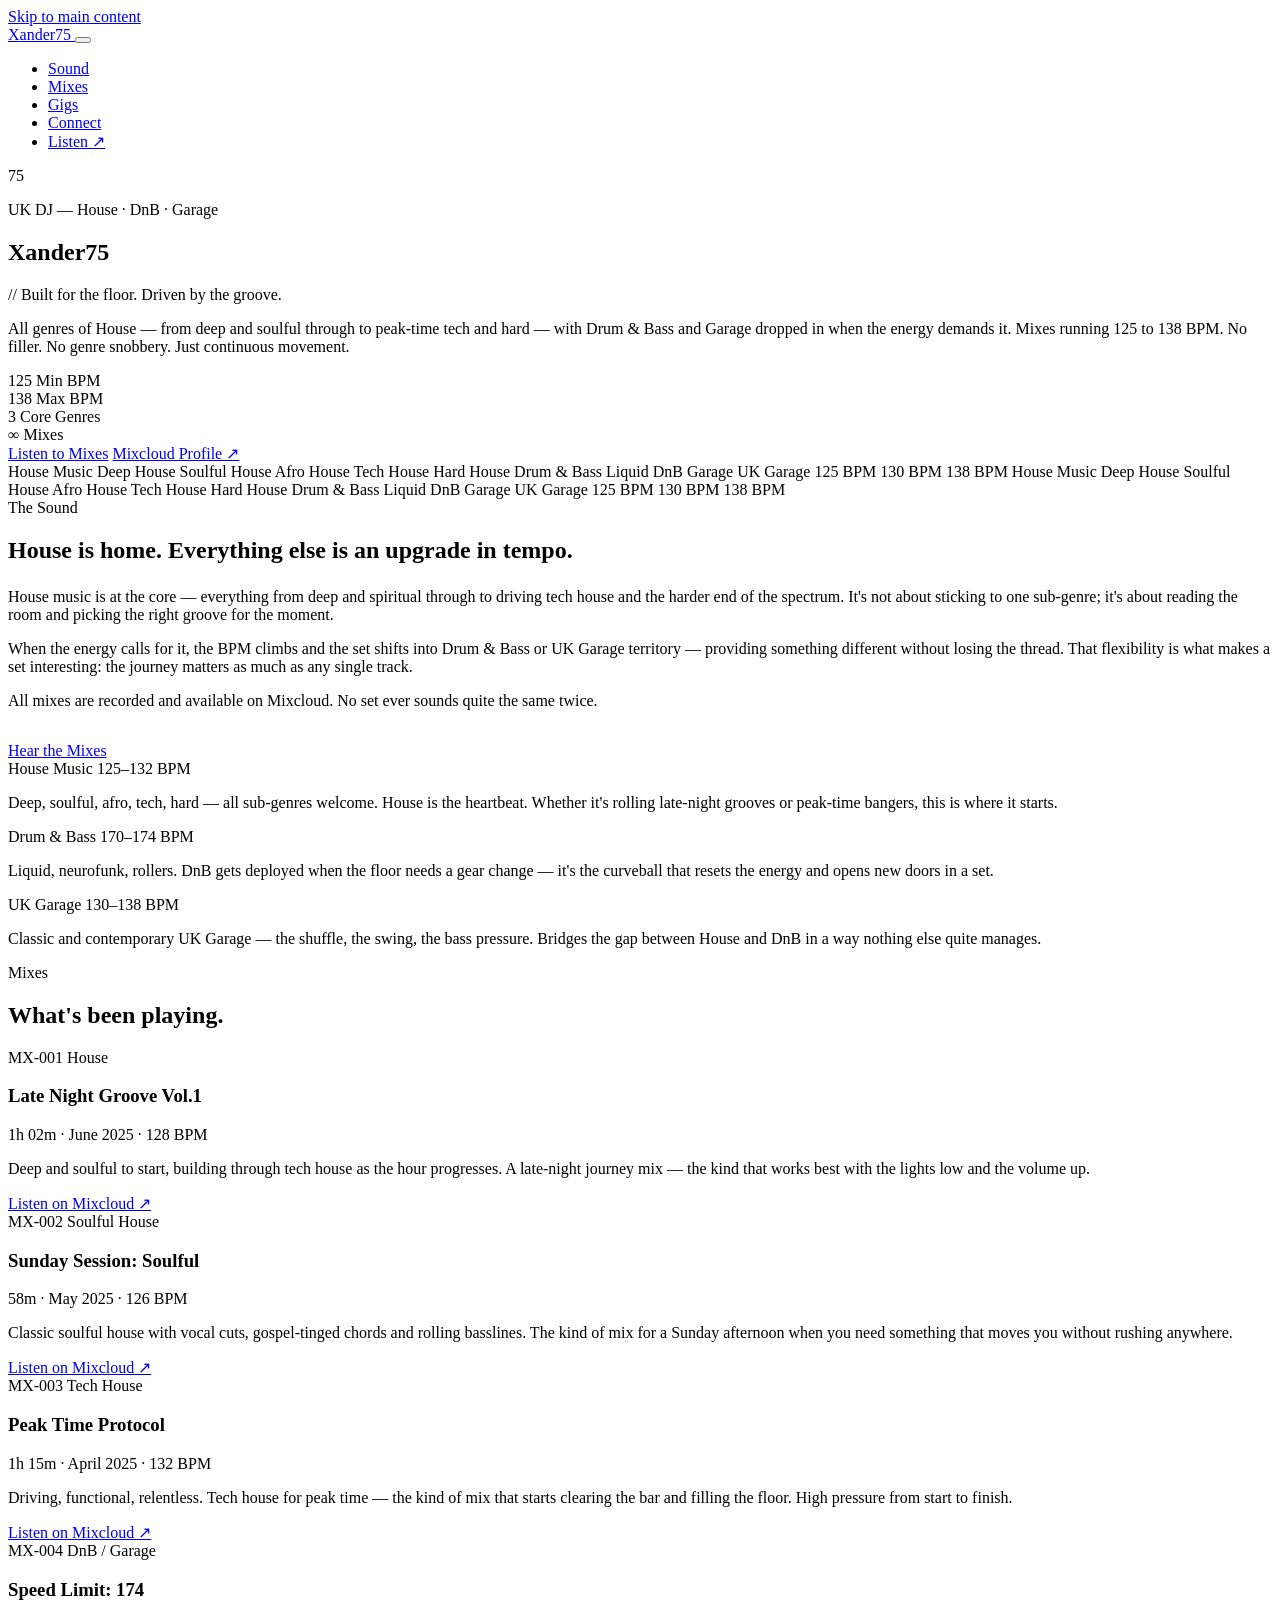
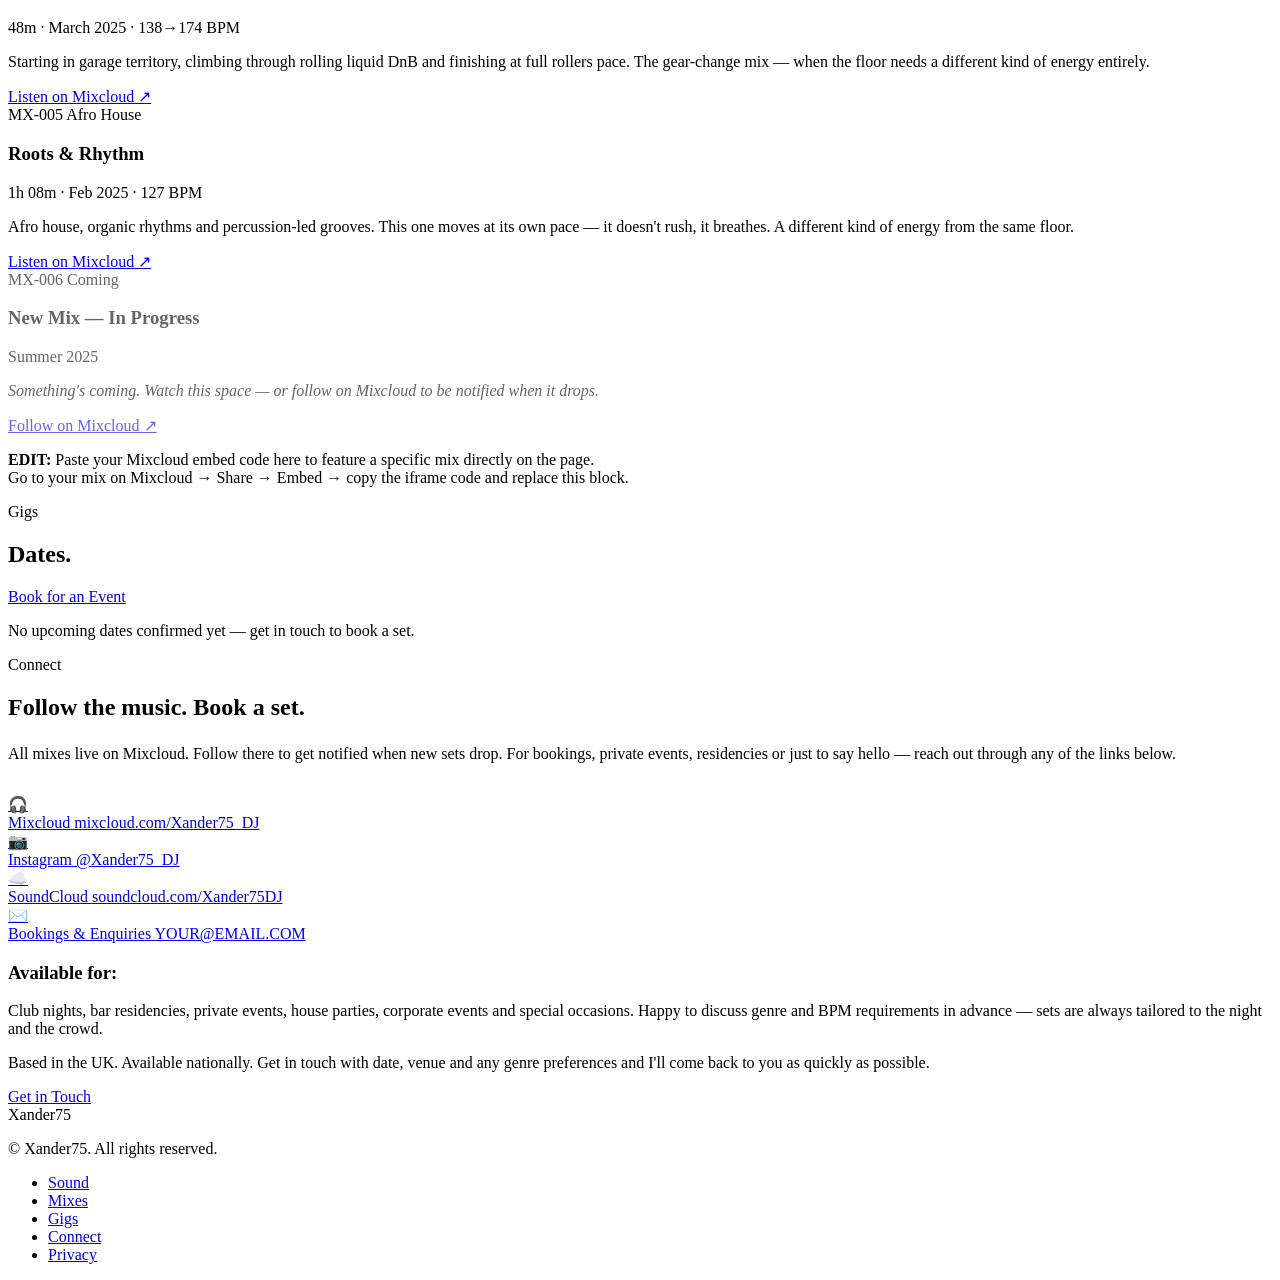
==== index.html @ dc3d27ec "Add files via upload" ====
<!DOCTYPE html>
<html lang="en-GB">
<head>
  <meta charset="UTF-8">
  <meta name="viewport" content="width=device-width, initial-scale=1.0">

  <!-- ============================================================
       EDIT: Update these meta tags for your domain and social sharing
       ============================================================ -->
  <title>Xander75 | DJ · House · Drum &amp; Bass · Garage</title>
  <meta name="description" content="Xander75 — UK DJ spinning House, Drum &amp; Bass and Garage. 125–138 BPM of non-stop movement. Listen to mixes and get in touch for bookings.">
  <link rel="canonical" href="https://xander75.co.uk/">

  <!-- Open Graph -->
  <meta property="og:type" content="website">
  <meta property="og:url" content="https://xander75.co.uk/">
  <meta property="og:title" content="Xander75 — DJ · House · DnB · Garage">
  <meta property="og:description" content="UK DJ. House, Drum &amp; Bass and Garage. 125–138 BPM. Mixes on Mixcloud.">
  <!-- EDIT: create a 1200×630px banner image and update path below -->
  <meta property="og:image" content="https://xander75.co.uk/assets/og-image.png">

  <!-- Twitter/X -->
  <meta name="twitter:card" content="summary_large_image">
  <meta name="twitter:title" content="Xander75 — DJ · House · DnB · Garage">
  <meta name="twitter:description" content="UK DJ. House, Drum &amp; Bass and Garage. 125–138 BPM. Mixes on Mixcloud.">

  <!-- EDIT: replace favicon files with your own -->
  <link rel="icon" type="image/svg+xml" href="assets/favicon.svg">
  <link rel="icon" type="image/png" href="assets/favicon.png">

  <link rel="stylesheet" href="css/style.css">
</head>

<body>

  <a class="skip-link" href="#main">Skip to main content</a>

  <!-- ══════════════════════════════════════════════════════════
       NAVIGATION
  ══════════════════════════════════════════════════════════ -->
  <nav class="site-nav" aria-label="Main navigation">
    <div class="container">
      <div class="nav-inner">

        <!-- EDIT: this is the logo mark — change text or add an SVG logo -->
        <a href="#hero" class="nav-logo" aria-label="Xander75 home">
          <span class="logo-accent">X</span>ander<span class="logo-accent">75</span>
        </a>

        <button class="nav-toggle" id="navToggle"
                aria-controls="navLinks"
                aria-expanded="false"
                aria-label="Toggle navigation">
          <span></span><span></span><span></span>
        </button>

        <ul class="nav-links" id="navLinks" role="list">
          <li><a href="#sound">Sound</a></li>
          <li><a href="#mixes">Mixes</a></li>
          <li><a href="#gigs">Gigs</a></li>
          <li><a href="#connect">Connect</a></li>
          <!-- EDIT: update href to your Mixcloud URL -->
          <li><a href="https://www.mixcloud.com/YOURUSERNAME" target="_blank" rel="noopener" class="nav-cta">Listen ↗</a></li>
        </ul>

      </div>
    </div>
  </nav>

  <main id="main">

  <!-- ══════════════════════════════════════════════════════════
       HERO
  ══════════════════════════════════════════════════════════ -->
  <section class="hero" id="hero" aria-labelledby="hero-title">

    <div class="hero-grid" aria-hidden="true"></div>
    <div class="hero-glow" aria-hidden="true"></div>

    <!-- THE SIGNATURE ELEMENT: giant "75" watermark -->
    <div class="hero-watermark" aria-hidden="true">75</div>

    <div class="container">
      <div class="hero-content">

        <p class="eyebrow">UK DJ — House · DnB · Garage</p>

        <h1 id="hero-title">Xander<span style="color:var(--fuchsia)">75</span></h1>

        <!-- EDIT: update this tagline to reflect your style -->
        <p class="hero-alias">// Built for the floor. Driven by the groove.</p>

        <p class="hero-bio">
          All genres of House — from deep and soulful through to peak-time tech and hard — with Drum &amp; Bass and Garage dropped in when the energy demands it. Mixes running 125 to 138 BPM. No filler. No genre snobbery. Just continuous movement.
        </p>

        <!-- Live BPM readout strip -->
        <div class="bpm-strip" aria-label="BPM range">
          <div class="bpm-item">
            <span class="bpm-value" aria-label="Minimum BPM: 125">125</span>
            <span class="bpm-label">Min BPM</span>
          </div>
          <div class="bpm-divider" aria-hidden="true"></div>
          <div class="bpm-item">
            <span class="bpm-value" aria-label="Maximum BPM: 138">138</span>
            <span class="bpm-label">Max BPM</span>
          </div>
          <div class="bpm-divider" aria-hidden="true"></div>
          <div class="bpm-item">
            <span class="bpm-value amber" aria-label="3 genres">3</span>
            <span class="bpm-label">Core Genres</span>
          </div>
          <div class="bpm-divider" aria-hidden="true"></div>
          <div class="bpm-item">
            <!-- EDIT: update this number as your mix count grows -->
            <span class="bpm-value" aria-label="Mixes on Mixcloud">∞</span>
            <span class="bpm-label">Mixes</span>
          </div>
        </div>

        <div class="btn-group">
          <!-- EDIT: update all links below with your real URLs -->
          <a href="#mixes" class="btn btn-fuchsia">Listen to Mixes</a>
          <a href="https://www.mixcloud.com/YOURUSERNAME" target="_blank" rel="noopener" class="btn btn-outline">Mixcloud Profile ↗</a>
        </div>

      </div>
    </div>
  </section>

  <!-- ══════════════════════════════════════════════════════════
       SCROLLING GENRE TICKER
  ══════════════════════════════════════════════════════════ -->
  <div class="genre-strip" aria-hidden="true">
    <div class="genre-ticker">
      <span class="fuchsia">House Music</span>
      <span>Deep House</span>
      <span class="fuchsia">Soulful House</span>
      <span>Afro House</span>
      <span class="fuchsia">Tech House</span>
      <span>Hard House</span>
      <span class="amber">Drum &amp; Bass</span>
      <span>Liquid DnB</span>
      <span class="amber">Garage</span>
      <span>UK Garage</span>
      <span class="fuchsia">125 BPM</span>
      <span>130 BPM</span>
      <span class="amber">138 BPM</span>
      <span class="fuchsia">House Music</span>
      <span>Deep House</span>
      <span class="fuchsia">Soulful House</span>
      <span>Afro House</span>
      <span class="fuchsia">Tech House</span>
      <span>Hard House</span>
      <span class="amber">Drum &amp; Bass</span>
      <span>Liquid DnB</span>
      <span class="amber">Garage</span>
      <span>UK Garage</span>
      <span class="fuchsia">125 BPM</span>
      <span>130 BPM</span>
      <span class="amber">138 BPM</span>
    </div>
  </div>

  <!-- ══════════════════════════════════════════════════════════
       SOUND / ABOUT
  ══════════════════════════════════════════════════════════ -->
  <section class="sound-section" id="sound" aria-labelledby="sound-heading">
    <div class="container">

      <div class="sound-grid">

        <div class="reveal">
          <span class="section-eyebrow">The Sound</span>
          <h2 id="sound-heading">House is home. Everything else is an upgrade in tempo.</h2>
          <p style="margin-top:1.5rem; margin-bottom:1rem;">
            <!-- EDIT: update this bio with your own words -->
            House music is at the core — everything from deep and spiritual through to driving tech house and the harder end of the spectrum. It's not about sticking to one sub-genre; it's about reading the room and picking the right groove for the moment.
          </p>
          <p>
            When the energy calls for it, the BPM climbs and the set shifts into Drum &amp; Bass or UK Garage territory — providing something different without losing the thread. That flexibility is what makes a set interesting: the journey matters as much as any single track.
          </p>
          <p>
            All mixes are recorded and available on Mixcloud. No set ever sounds quite the same twice.
          </p>
          <div class="btn-group" style="margin-top:2rem;">
            <a href="#mixes" class="btn btn-fuchsia">Hear the Mixes</a>
          </div>
        </div>

        <div class="genre-cards reveal">

          <!-- ── Genre Card: House ── -->
          <div class="genre-card">
            <div class="genre-card-header">
              <span class="genre-card-title">House Music</span>
              <span class="genre-bpm">125–132 BPM</span>
            </div>
            <!-- EDIT: update descriptions to reflect your actual style and influences -->
            <p>Deep, soulful, afro, tech, hard — all sub-genres welcome. House is the heartbeat. Whether it's rolling late-night grooves or peak-time bangers, this is where it starts.</p>
          </div>

          <!-- ── Genre Card: DnB ── -->
          <div class="genre-card amber-card">
            <div class="genre-card-header">
              <span class="genre-card-title">Drum &amp; Bass</span>
              <span class="genre-bpm amber">170–174 BPM</span>
            </div>
            <p>Liquid, neurofunk, rollers. DnB gets deployed when the floor needs a gear change — it's the curveball that resets the energy and opens new doors in a set.</p>
          </div>

          <!-- ── Genre Card: Garage ── -->
          <div class="genre-card amber-card">
            <div class="genre-card-header">
              <span class="genre-card-title">UK Garage</span>
              <span class="genre-bpm amber">130–138 BPM</span>
            </div>
            <p>Classic and contemporary UK Garage — the shuffle, the swing, the bass pressure. Bridges the gap between House and DnB in a way nothing else quite manages.</p>
          </div>

        </div>

      </div>
    </div>
  </section>

  <!-- ══════════════════════════════════════════════════════════
       MIXES
  ══════════════════════════════════════════════════════════ -->
  <section class="mixes-section" id="mixes" aria-labelledby="mixes-heading">
    <div class="container">

      <div class="mixes-header reveal">
        <div>
          <span class="section-eyebrow">Mixes</span>
          <h2 id="mixes-heading">What's been playing.</h2>
        </div>
        <!-- Animated waveform -->
        <div class="waveform" aria-hidden="true">
          <!-- JS sets the heights — these are placeholder bars -->
          <div class="wave-bar"></div>
          <div class="wave-bar"></div>
          <div class="wave-bar"></div>
          <div class="wave-bar"></div>
          <div class="wave-bar"></div>
          <div class="wave-bar"></div>
          <div class="wave-bar"></div>
          <div class="wave-bar"></div>
          <div class="wave-bar"></div>
          <div class="wave-bar"></div>
          <div class="wave-bar"></div>
          <div class="wave-bar"></div>
          <div class="wave-bar"></div>
          <div class="wave-bar"></div>
          <div class="wave-bar"></div>
          <div class="wave-bar"></div>
          <div class="wave-bar"></div>
          <div class="wave-bar"></div>
          <div class="wave-bar"></div>
          <div class="wave-bar"></div>
          <div class="wave-bar"></div>
          <div class="wave-bar"></div>
          <div class="wave-bar"></div>
          <div class="wave-bar"></div>
        </div>
      </div>

      <!-- ── Mix Cards ──
           EDIT: update each card with your real mix titles, durations, dates and Mixcloud links.
           Add/remove cards as needed. Copy the .mix-card block to add more.
           Add class "amber-mix" to the outer .mix-card and "amber" to .mix-genre-badge and .mix-link
           for DnB/Garage mixes.
      ── -->
      <div class="mixes-grid">

        <!-- Mix 1 — House -->
        <article class="mix-card reveal" aria-labelledby="mix1-title">
          <div class="mix-card-header">
            <span class="mix-number mono">MX-001</span>
            <span class="mix-genre-badge">House</span>
          </div>
          <div class="mix-card-body">
            <h3 id="mix1-title">
              <!-- EDIT: replace with your actual mix title -->
              Late Night Groove Vol.1
            </h3>
            <div class="mix-meta">
              <!-- EDIT: update duration and date -->
              <span>1h 02m</span>
              <span>·</span>
              <span>June 2025</span>
              <span>·</span>
              <span class="active mono">128 BPM</span>
            </div>
            <p class="mix-description">
              <!-- EDIT: your own tracklist flavour notes -->
              Deep and soulful to start, building through tech house as the hour progresses. A late-night journey mix — the kind that works best with the lights low and the volume up.
            </p>
            <!-- EDIT: replace # with your actual Mixcloud track URL -->
            <a href="https://www.mixcloud.com/YOURUSERNAME/YOURMIX" target="_blank" rel="noopener" class="mix-link">
              Listen on Mixcloud ↗
            </a>
          </div>
        </article>

        <!-- Mix 2 — Soulful House -->
        <article class="mix-card reveal" aria-labelledby="mix2-title">
          <div class="mix-card-header">
            <span class="mix-number mono">MX-002</span>
            <span class="mix-genre-badge">Soulful House</span>
          </div>
          <div class="mix-card-body">
            <h3 id="mix2-title">
              <!-- EDIT -->
              Sunday Session: Soulful
            </h3>
            <div class="mix-meta">
              <span>58m</span>
              <span>·</span>
              <span>May 2025</span>
              <span>·</span>
              <span class="active mono">126 BPM</span>
            </div>
            <p class="mix-description">
              Classic soulful house with vocal cuts, gospel-tinged chords and rolling basslines. The kind of mix for a Sunday afternoon when you need something that moves you without rushing anywhere.
            </p>
            <a href="https://www.mixcloud.com/YOURUSERNAME/YOURMIX" target="_blank" rel="noopener" class="mix-link">
              Listen on Mixcloud ↗
            </a>
          </div>
        </article>

        <!-- Mix 3 — Tech House -->
        <article class="mix-card reveal" aria-labelledby="mix3-title">
          <div class="mix-card-header">
            <span class="mix-number mono">MX-003</span>
            <span class="mix-genre-badge">Tech House</span>
          </div>
          <div class="mix-card-body">
            <h3 id="mix3-title">
              <!-- EDIT -->
              Peak Time Protocol
            </h3>
            <div class="mix-meta">
              <span>1h 15m</span>
              <span>·</span>
              <span>April 2025</span>
              <span>·</span>
              <span class="active mono">132 BPM</span>
            </div>
            <p class="mix-description">
              Driving, functional, relentless. Tech house for peak time — the kind of mix that starts clearing the bar and filling the floor. High pressure from start to finish.
            </p>
            <a href="https://www.mixcloud.com/YOURUSERNAME/YOURMIX" target="_blank" rel="noopener" class="mix-link">
              Listen on Mixcloud ↗
            </a>
          </div>
        </article>

        <!-- Mix 4 — DnB/Garage (amber) -->
        <article class="mix-card amber-mix reveal" aria-labelledby="mix4-title">
          <div class="mix-card-header">
            <span class="mix-number mono">MX-004</span>
            <span class="mix-genre-badge amber">DnB / Garage</span>
          </div>
          <div class="mix-card-body">
            <h3 id="mix4-title">
              <!-- EDIT -->
              Speed Limit: 174
            </h3>
            <div class="mix-meta">
              <span>48m</span>
              <span>·</span>
              <span>March 2025</span>
              <span>·</span>
              <span class="active mono" style="color:var(--amber)">138→174 BPM</span>
            </div>
            <p class="mix-description">
              Starting in garage territory, climbing through rolling liquid DnB and finishing at full rollers pace. The gear-change mix — when the floor needs a different kind of energy entirely.
            </p>
            <a href="https://www.mixcloud.com/YOURUSERNAME/YOURMIX" target="_blank" rel="noopener" class="mix-link amber">
              Listen on Mixcloud ↗
            </a>
          </div>
        </article>

        <!-- Mix 5 — Afro House -->
        <article class="mix-card reveal" aria-labelledby="mix5-title">
          <div class="mix-card-header">
            <span class="mix-number mono">MX-005</span>
            <span class="mix-genre-badge">Afro House</span>
          </div>
          <div class="mix-card-body">
            <h3 id="mix5-title">
              <!-- EDIT -->
              Roots &amp; Rhythm
            </h3>
            <div class="mix-meta">
              <span>1h 08m</span>
              <span>·</span>
              <span>Feb 2025</span>
              <span>·</span>
              <span class="active mono">127 BPM</span>
            </div>
            <p class="mix-description">
              Afro house, organic rhythms and percussion-led grooves. This one moves at its own pace — it doesn't rush, it breathes. A different kind of energy from the same floor.
            </p>
            <a href="https://www.mixcloud.com/YOURUSERNAME/YOURMIX" target="_blank" rel="noopener" class="mix-link">
              Listen on Mixcloud ↗
            </a>
          </div>
        </article>

        <!-- Mix 6 — placeholder for future mix -->
        <article class="mix-card reveal" aria-labelledby="mix6-title" style="opacity:0.6;">
          <div class="mix-card-header">
            <span class="mix-number mono">MX-006</span>
            <!-- EDIT: update badge with genre when added -->
            <span class="mix-genre-badge">Coming</span>
          </div>
          <div class="mix-card-body">
            <h3 id="mix6-title" style="color:var(--grey);">
              <!-- EDIT: update when ready -->
              New Mix — In Progress
            </h3>
            <div class="mix-meta">
              <span style="color:var(--grey-mid);">Summer 2025</span>
            </div>
            <p class="mix-description" style="font-style:italic;">
              <!-- EDIT: tease your next mix -->
              Something's coming. Watch this space — or follow on Mixcloud to be notified when it drops.
            </p>
            <!-- EDIT: replace # with Mixcloud profile URL -->
            <a href="https://www.mixcloud.com/YOURUSERNAME" target="_blank" rel="noopener" class="mix-link">
              Follow on Mixcloud ↗
            </a>
          </div>
        </article>

      </div><!-- /mixes-grid -->

      <!-- ── Mixcloud Embed Section ──
           EDIT: Replace the <iframe> below with the embed code from your Mixcloud profile.
           To get it: go to your mix on Mixcloud → Share → Embed → copy the iframe code.
           Delete the .embed-note <div> when you have a real embed to show.
      ── -->
      <div class="embed-note reveal">
        <p>
          <strong>EDIT:</strong> Paste your Mixcloud embed code here to feature a specific mix directly on the page.<br>
          Go to your mix on Mixcloud → Share → Embed → copy the iframe code and replace this block.
        </p>
      </div>

      <!--
      EXAMPLE MIXCLOUD EMBED — uncomment and replace with your own:
      <div class="mixcloud-embed-slot reveal">
        <iframe
          width="100%"
          height="120"
          src="https://www.mixcloud.com/widget/iframe/?hide_cover=1&autoplay=0&feed=%2FYOURUSERNAME%2FYOURMIXNAME%2F"
          allow="autoplay">
        </iframe>
      </div>
      -->

    </div>
  </section>

  <!-- ══════════════════════════════════════════════════════════
       GIGS
       EDIT: Replace placeholder rows with your real gig history and upcoming dates.
       Remove .no-gigs block when you have real data.
       Add class "upcoming" to .gig-row for highlighted confirmed future gigs.
  ══════════════════════════════════════════════════════════ -->
  <section class="gigs-section" id="gigs" aria-labelledby="gigs-heading">
    <div class="container">

      <div class="gigs-header reveal">
        <div>
          <span class="section-eyebrow">Gigs</span>
          <h2 id="gigs-heading">Dates.</h2>
        </div>
        <!-- EDIT: add a booking CTA link here when you have a booking email/form -->
        <a href="#connect" class="btn btn-fuchsia">Book for an Event</a>
      </div>

      <!--
      EDIT: When you have real gig data, delete the .no-gigs block below
      and uncomment/populate the .gigs-list block.

      Gig row structure:
      <div class="gig-row upcoming">   <- upcoming = highlighted
        <div class="gig-date">SAT 14 SEP 2025</div>
        <div class="gig-info">
          <h3>Venue or Event Name</h3>
          <p>City · Doors 22:00</p>
        </div>
        <div class="gig-genre">House / Tech</div>
        <div class="gig-status confirmed">Confirmed</div>
      </div>

      For past gigs:
      <div class="gig-row">
        <div class="gig-date past-date" style="color:var(--grey-mid)">SAT 12 APR 2025</div>
        <div class="gig-info">...</div>
        <div class="gig-status past">Past</div>
      </div>
      -->

      <div class="no-gigs reveal">
        <p>
          <!-- EDIT: remove this placeholder when you have gig dates to show -->
          No upcoming dates confirmed yet — get in touch to book a set.
        </p>
      </div>

      <!--
      EXAMPLE GIG LIST — uncomment when you have real dates:
      <div class="gigs-list reveal">

        <div class="gig-row upcoming">
          <div class="gig-date">SAT 14 SEP 2025</div>
          <div class="gig-info">
            <h3>Your Venue Name Here</h3>
            <p>City · Doors 22:00 · Set 01:00–03:00</p>
          </div>
          <div class="gig-genre">House / Tech</div>
          <div class="gig-status confirmed">Confirmed</div>
        </div>

        <div class="gig-row">
          <div class="gig-date" style="color:var(--grey-mid)">SAT 12 APR 2025</div>
          <div class="gig-info">
            <h3>Previous Venue</h3>
            <p>City · Private event</p>
          </div>
          <div class="gig-genre">Garage / DnB</div>
          <div class="gig-status past">Past</div>
        </div>

      </div>
      -->

    </div>
  </section>

  <!-- ══════════════════════════════════════════════════════════
       CONNECT / BOOKING
  ══════════════════════════════════════════════════════════ -->
  <section class="connect-section" id="connect" aria-labelledby="connect-heading">
    <div class="container">

      <div class="connect-grid">

        <div class="reveal">
          <span class="section-eyebrow">Connect</span>
          <h2 id="connect-heading">Follow the music. Book a set.</h2>
          <p style="margin-top:1.5rem; margin-bottom:2rem;">
            All mixes live on Mixcloud. Follow there to get notified when new sets drop. For bookings, private events, residencies or just to say hello — reach out through any of the links below.
          </p>

          <!-- ── Social / Platform Links ──
               EDIT: replace YOURUSERNAME with your real usernames.
               Remove any platforms you don't use.
          ── -->
          <div class="connect-links">

            <a href="https://www.mixcloud.com/YOURUSERNAME" target="_blank" rel="noopener" class="connect-item">
              <div class="connect-icon" aria-hidden="true">🎧</div>
              <div class="connect-text">
                <span class="connect-platform">Mixcloud</span>
                <!-- EDIT: update to your actual Mixcloud handle -->
                <span class="connect-handle">mixcloud.com/Xander75_DJ</span>
              </div>
            </a>

            <a href="https://www.instagram.com/YOURUSERNAME" target="_blank" rel="noopener" class="connect-item">
              <div class="connect-icon" aria-hidden="true">📷</div>
              <div class="connect-text">
                <span class="connect-platform">Instagram</span>
                <!-- EDIT -->
                <span class="connect-handle">@Xander75_DJ</span>
              </div>
            </a>

            <a href="https://soundcloud.com/YOURUSERNAME" target="_blank" rel="noopener" class="connect-item">
              <div class="connect-icon" aria-hidden="true">☁️</div>
              <div class="connect-text">
                <span class="connect-platform">SoundCloud</span>
                <!-- EDIT -->
                <span class="connect-handle">soundcloud.com/Xander75DJ</span>
              </div>
            </a>

            <!-- EDIT: uncomment and add YouTube if you post video mixes there
            <a href="https://www.youtube.com/@YOURUSERNAME" target="_blank" rel="noopener" class="connect-item">
              <div class="connect-icon" aria-hidden="true">▶️</div>
              <div class="connect-text">
                <span class="connect-platform">YouTube</span>
                <span class="connect-handle">@Xander75DJ</span>
              </div>
            </a>
            -->

            <!-- EDIT: replace with your real email address -->
            <a href="mailto:YOUR@EMAIL.COM" class="connect-item amber">
              <div class="connect-icon amber-icon" aria-hidden="true">✉️</div>
              <div class="connect-text">
                <span class="connect-platform amber">Bookings &amp; Enquiries</span>
                <!-- EDIT -->
                <span class="connect-handle">YOUR@EMAIL.COM</span>
              </div>
            </a>

          </div>
        </div>

        <!-- Booking note -->
        <div class="booking-note reveal">
          <h3>Available for:</h3>
          <!-- EDIT: update this list to match the events you want to be booked for -->
          <p>
            Club nights, bar residencies, private events, house parties, corporate events and special occasions. Happy to discuss genre and BPM requirements in advance — sets are always tailored to the night and the crowd.
          </p>
          <p>
            Based in the UK. Available nationally. Get in touch with date, venue and any genre preferences and I'll come back to you as quickly as possible.
          </p>
          <a href="mailto:YOUR@EMAIL.COM" class="btn btn-amber">Get in Touch</a>
        </div>

      </div>
    </div>
  </section>

  </main>

  <!-- ══════════════════════════════════════════════════════════
       FOOTER
  ══════════════════════════════════════════════════════════ -->
  <footer class="site-footer" aria-label="Site footer">
    <div class="container">
      <div class="footer-inner">

        <div class="footer-logo">
          <span>X</span>ander<span>75</span>
        </div>

        <p class="footer-copy">
          &copy; <span id="year"></span> Xander75. All rights reserved.
        </p>

        <ul class="footer-links" role="list">
          <li><a href="#sound">Sound</a></li>
          <li><a href="#mixes">Mixes</a></li>
          <li><a href="#gigs">Gigs</a></li>
          <li><a href="#connect">Connect</a></li>
          <!-- EDIT: link to a privacy page if you add one -->
          <li><a href="privacy.html">Privacy</a></li>
        </ul>

      </div>
    </div>
  </footer>

  <script src="js/main.js"></script>
</body>
</html>
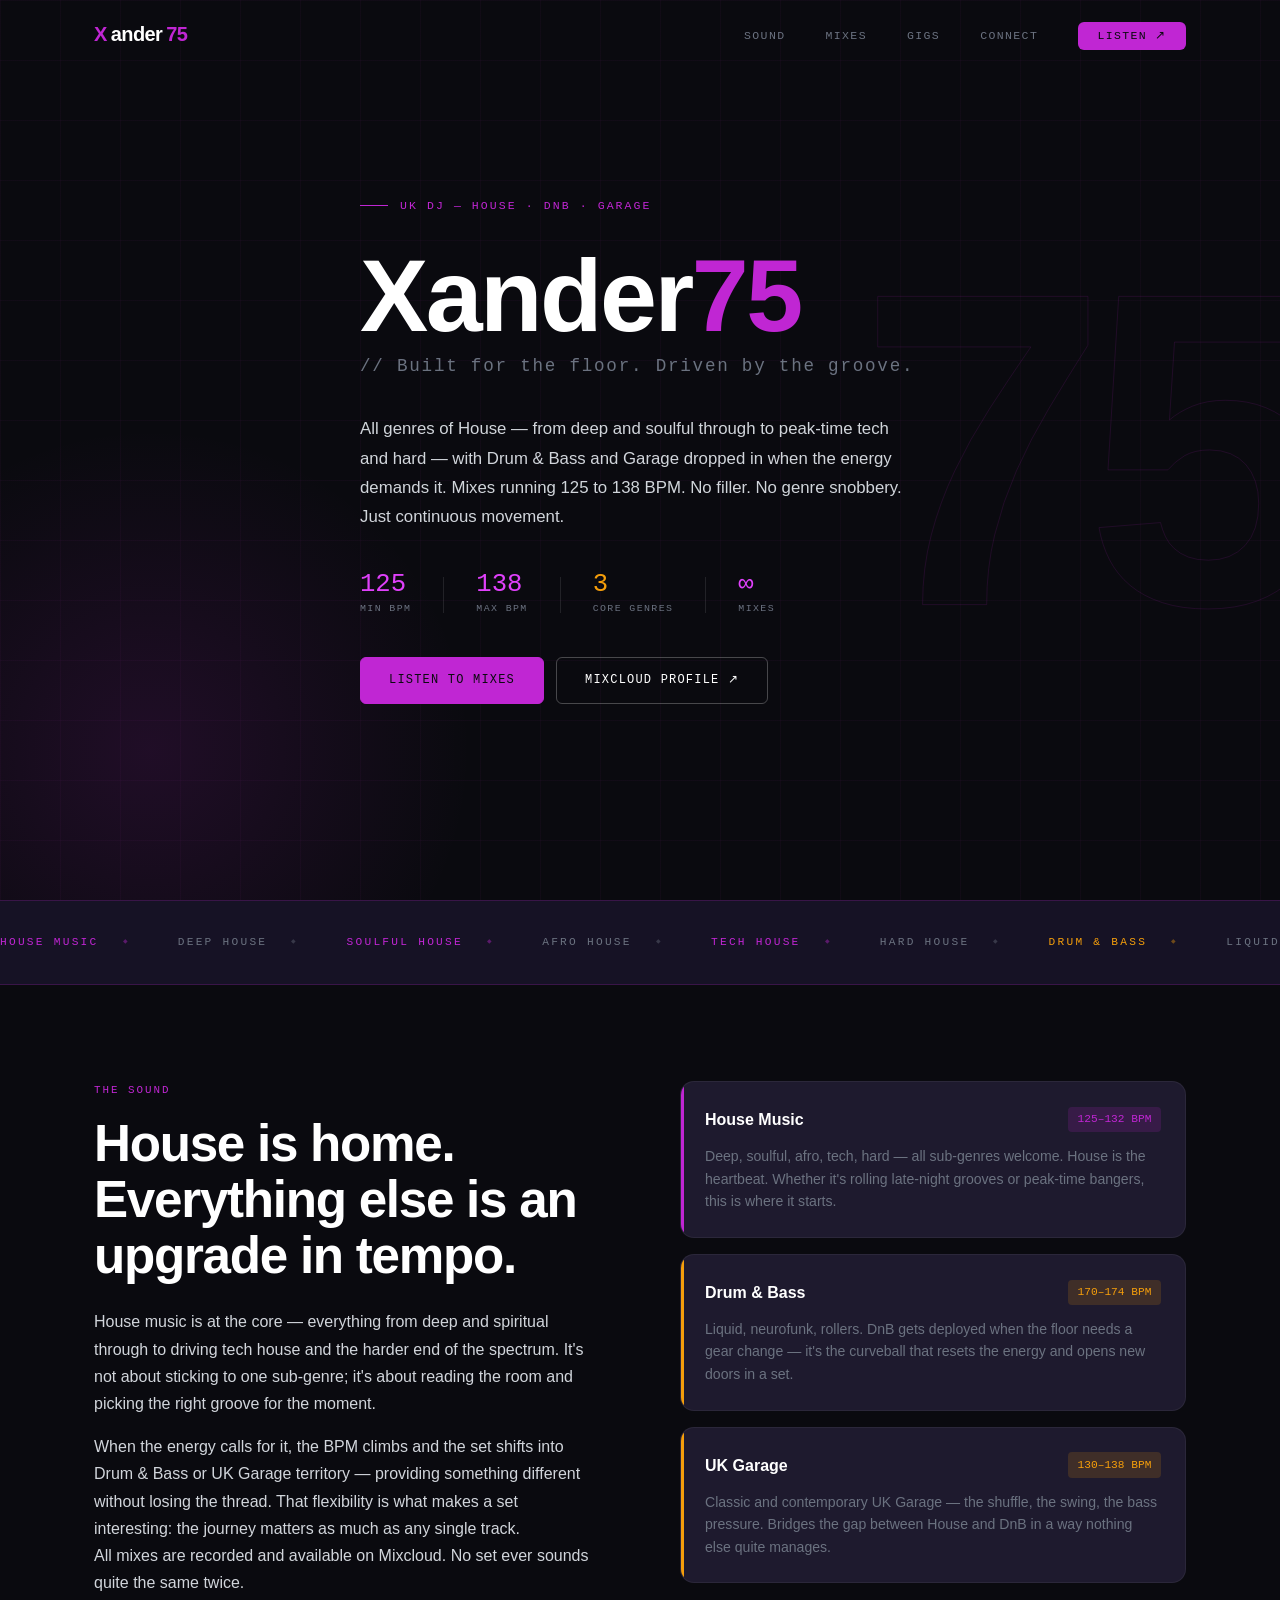
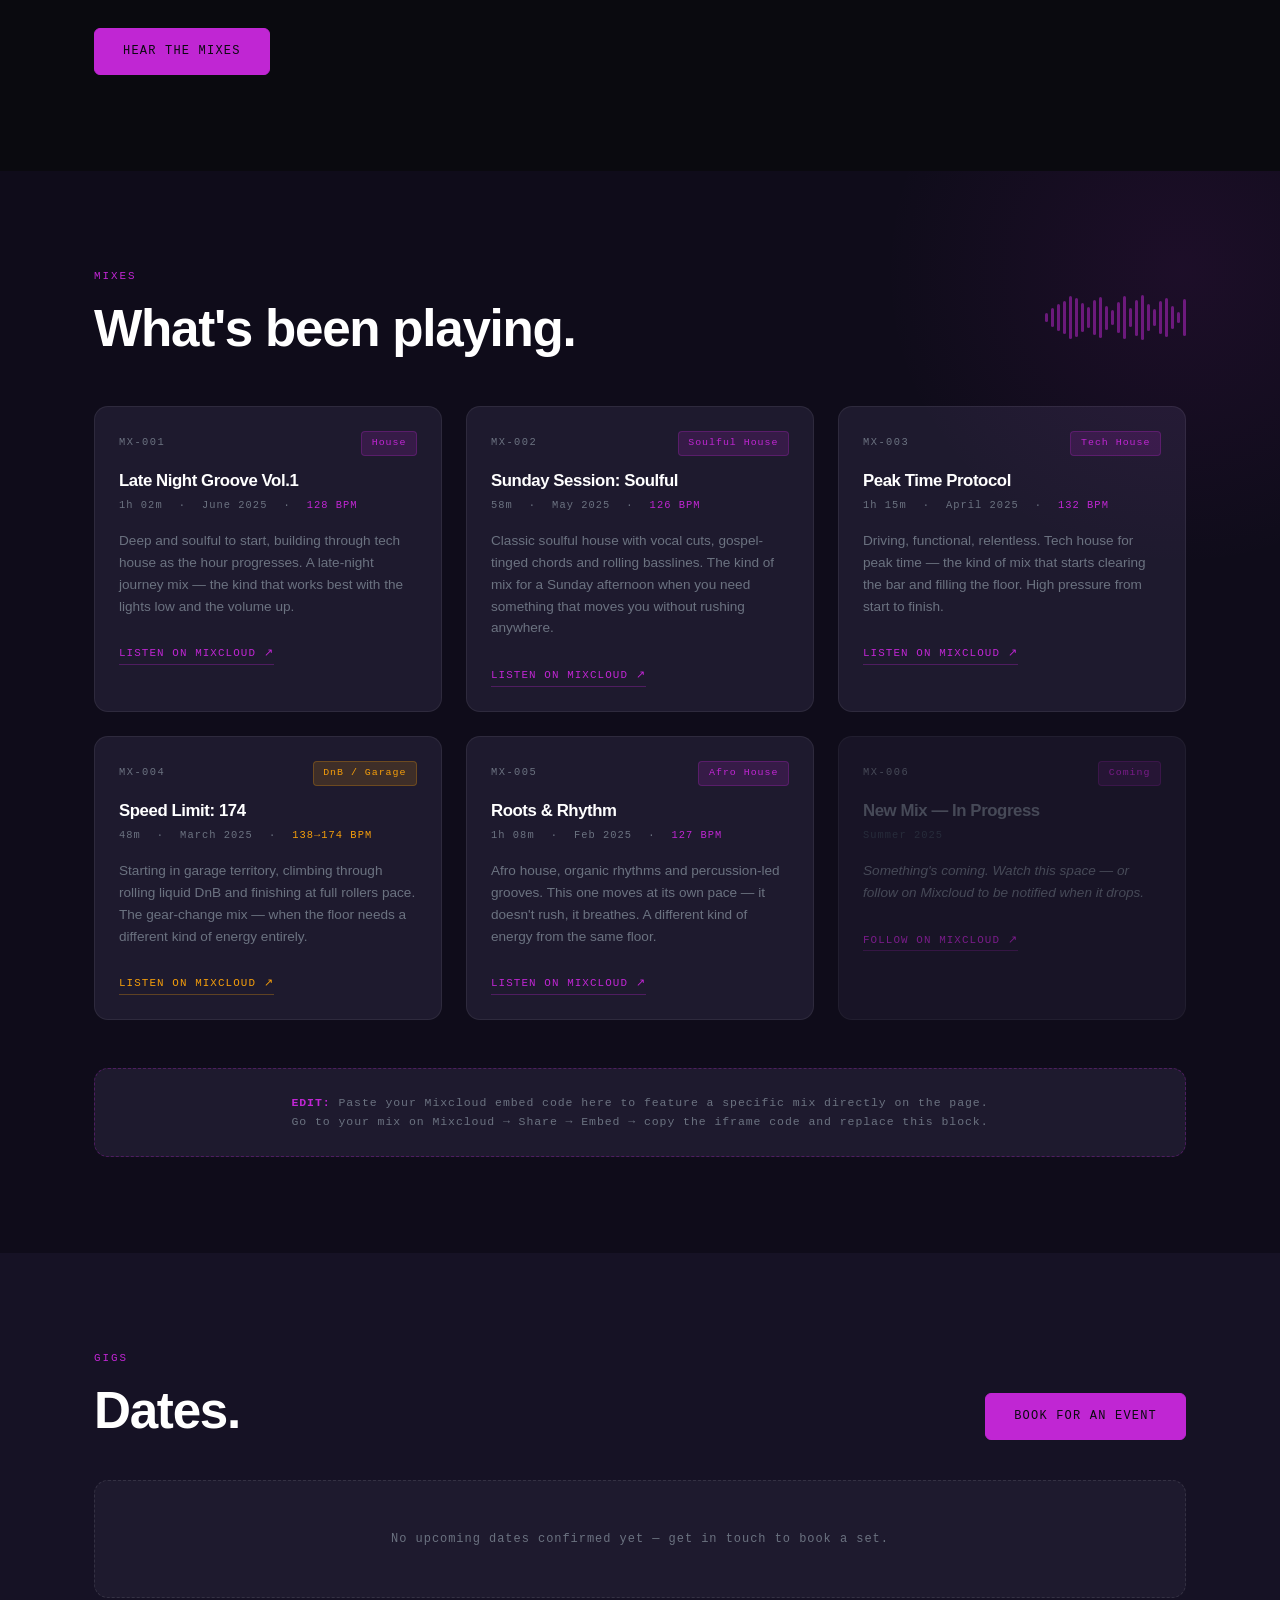
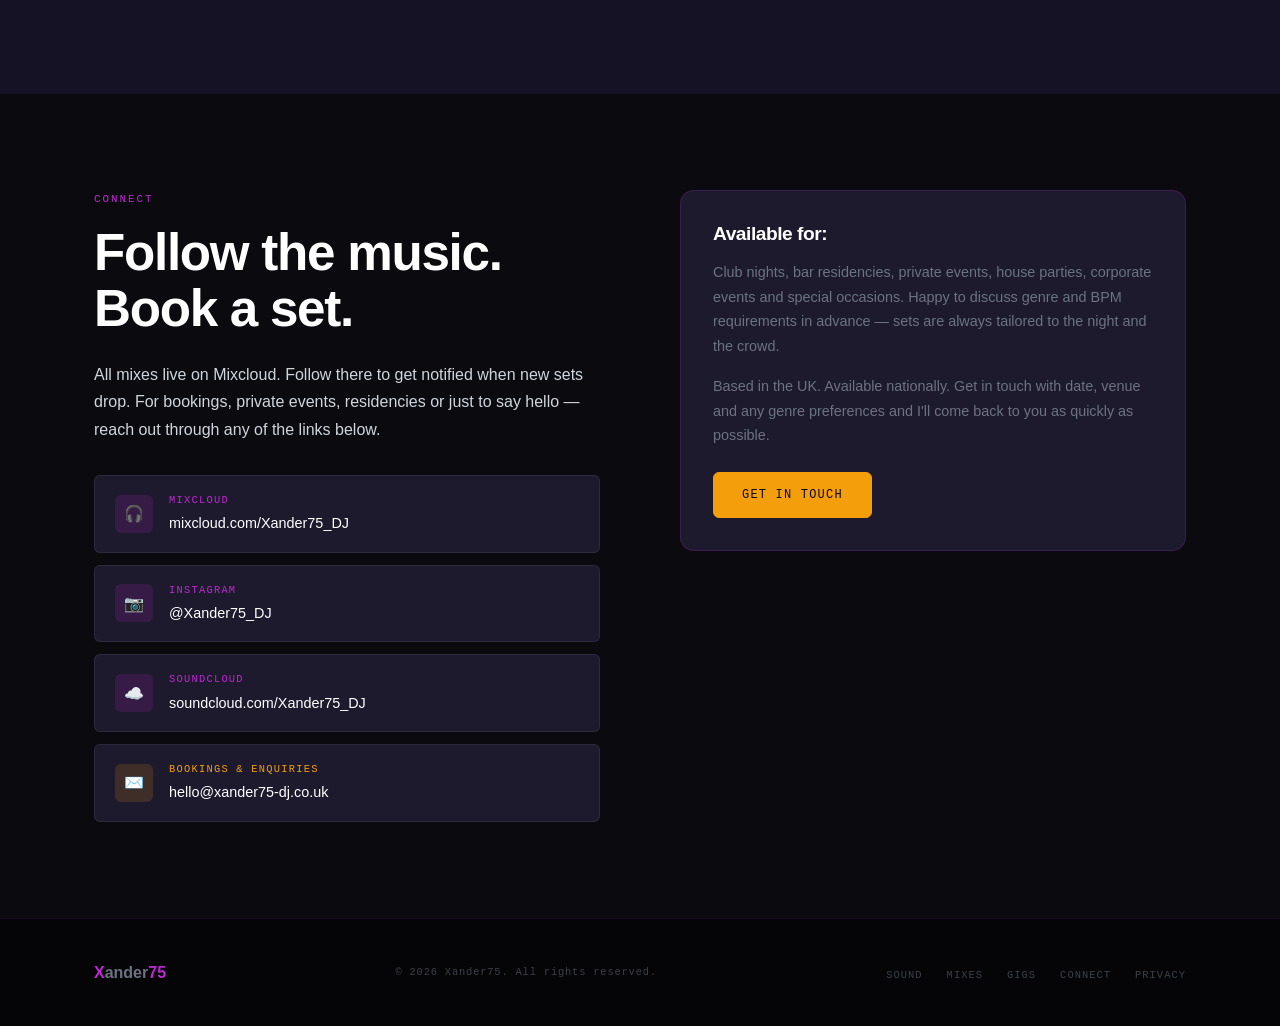
==== commit 3737d680: "Add files via upload" ====
--- a/index.html
+++ b/index.html
@@ -8,21 +8,16 @@
        EDIT: Update these meta tags for your domain and social sharing
        ============================================================ -->
   <title>Xander75 | DJ · House · Drum &amp; Bass · Garage</title>
-  <meta name="description" content="Xander75 — UK DJ spinning House, Drum &amp; Bass and Garage. 125–138 BPM of non-stop movement. Listen to mixes and get in touch for bookings.">
-  <link rel="canonical" href="https://xander75.co.uk/">
+  <meta name="description" content="Xander75 — UK DJ spinning House, Drum &amp; Bass and Garage. 125–138 BPM of non-stop movement. Listen to mixes on Mixcloud and get in touch for bookings.">
+  <link rel="canonical" href="https://xander75-dj.co.uk/">
 
   <!-- Open Graph -->
   <meta property="og:type" content="website">
-  <meta property="og:url" content="https://xander75.co.uk/">
+  <meta property="og:url" content="https://xander75-dj.co.uk/">
   <meta property="og:title" content="Xander75 — DJ · House · DnB · Garage">
   <meta property="og:description" content="UK DJ. House, Drum &amp; Bass and Garage. 125–138 BPM. Mixes on Mixcloud.">
   <!-- EDIT: create a 1200×630px banner image and update path below -->
   <meta property="og:image" content="https://xander75.co.uk/assets/og-image.png">
-
-  <!-- Twitter/X -->
-  <meta name="twitter:card" content="summary_large_image">
-  <meta name="twitter:title" content="Xander75 — DJ · House · DnB · Garage">
-  <meta name="twitter:description" content="UK DJ. House, Drum &amp; Bass and Garage. 125–138 BPM. Mixes on Mixcloud.">
 
   <!-- EDIT: replace favicon files with your own -->
   <link rel="icon" type="image/svg+xml" href="assets/favicon.svg">
@@ -60,7 +55,7 @@
           <li><a href="#gigs">Gigs</a></li>
           <li><a href="#connect">Connect</a></li>
           <!-- EDIT: update href to your Mixcloud URL -->
-          <li><a href="https://www.mixcloud.com/YOURUSERNAME" target="_blank" rel="noopener" class="nav-cta">Listen ↗</a></li>
+          <li><a href="https://www.mixcloud.com/xander75_dj/" target="_blank" rel="noopener" class="nav-cta">Listen ↗</a></li>
         </ul>
 
       </div>
@@ -113,7 +108,7 @@
           <div class="bpm-divider" aria-hidden="true"></div>
           <div class="bpm-item">
             <!-- EDIT: update this number as your mix count grows -->
-            <span class="bpm-value" aria-label="Mixes on Mixcloud">∞</span>
+            <span class="bpm-value" aria-label="82 Mixes on Mixcloud">∞</span>
             <span class="bpm-label">Mixes</span>
           </div>
         </div>
@@ -121,7 +116,7 @@
         <div class="btn-group">
           <!-- EDIT: update all links below with your real URLs -->
           <a href="#mixes" class="btn btn-fuchsia">Listen to Mixes</a>
-          <a href="https://www.mixcloud.com/YOURUSERNAME" target="_blank" rel="noopener" class="btn btn-outline">Mixcloud Profile ↗</a>
+          <a href="https://www.mixcloud.com/xander75_dj/" target="_blank" rel="noopener" class="btn btn-outline">Mixcloud Profile ↗</a>
         </div>
 
       </div>
@@ -431,7 +426,7 @@
               Something's coming. Watch this space — or follow on Mixcloud to be notified when it drops.
             </p>
             <!-- EDIT: replace # with Mixcloud profile URL -->
-            <a href="https://www.mixcloud.com/YOURUSERNAME" target="_blank" rel="noopener" class="mix-link">
+            <a href="https://www.mixcloud.com/xander75_dj/" target="_blank" rel="noopener" class="mix-link">
               Follow on Mixcloud ↗
             </a>
           </div>
@@ -454,12 +449,7 @@
       <!--
       EXAMPLE MIXCLOUD EMBED — uncomment and replace with your own:
       <div class="mixcloud-embed-slot reveal">
-        <iframe
-          width="100%"
-          height="120"
-          src="https://www.mixcloud.com/widget/iframe/?hide_cover=1&autoplay=0&feed=%2FYOURUSERNAME%2FYOURMIXNAME%2F"
-          allow="autoplay">
-        </iframe>
+        <iframe width="100%" height="120" src="https://player-widget.mixcloud.com/widget/iframe/?hide_cover=1&light=1&feed=%2Fxander75_dj%2F20260617-house-sessions%2F" frameborder="0" allow="encrypted-media; fullscreen; autoplay; idle-detection; speaker-selection; web-share;" ></iframe>
       </div>
       -->
 
@@ -565,7 +555,7 @@
           ── -->
           <div class="connect-links">
 
-            <a href="https://www.mixcloud.com/YOURUSERNAME" target="_blank" rel="noopener" class="connect-item">
+            <a href="https://www.mixcloud.com/Xander75_DJ" target="_blank" rel="noopener" class="connect-item">
               <div class="connect-icon" aria-hidden="true">🎧</div>
               <div class="connect-text">
                 <span class="connect-platform">Mixcloud</span>
@@ -574,7 +564,7 @@
               </div>
             </a>
 
-            <a href="https://www.instagram.com/YOURUSERNAME" target="_blank" rel="noopener" class="connect-item">
+            <a href="https://www.instagram.com/Xander75_DJ" target="_blank" rel="noopener" class="connect-item">
               <div class="connect-icon" aria-hidden="true">📷</div>
               <div class="connect-text">
                 <span class="connect-platform">Instagram</span>
@@ -583,12 +573,12 @@
               </div>
             </a>
 
-            <a href="https://soundcloud.com/YOURUSERNAME" target="_blank" rel="noopener" class="connect-item">
+            <a href="https://soundcloud.com/Xander75_DJ" target="_blank" rel="noopener" class="connect-item">
               <div class="connect-icon" aria-hidden="true">☁️</div>
               <div class="connect-text">
                 <span class="connect-platform">SoundCloud</span>
                 <!-- EDIT -->
-                <span class="connect-handle">soundcloud.com/Xander75DJ</span>
+                <span class="connect-handle">soundcloud.com/Xander75_DJ</span>
               </div>
             </a>
 
@@ -603,12 +593,12 @@
             -->
 
             <!-- EDIT: replace with your real email address -->
-            <a href="mailto:YOUR@EMAIL.COM" class="connect-item amber">
+            <a href="mailto:hello@xander75-dj.co.uk" class="connect-item amber">
               <div class="connect-icon amber-icon" aria-hidden="true">✉️</div>
               <div class="connect-text">
                 <span class="connect-platform amber">Bookings &amp; Enquiries</span>
                 <!-- EDIT -->
-                <span class="connect-handle">YOUR@EMAIL.COM</span>
+                <span class="connect-handle">hello@xander75-dj.co.uk</span>
               </div>
             </a>
 
@@ -625,7 +615,7 @@
           <p>
             Based in the UK. Available nationally. Get in touch with date, venue and any genre preferences and I'll come back to you as quickly as possible.
           </p>
-          <a href="mailto:YOUR@EMAIL.COM" class="btn btn-amber">Get in Touch</a>
+          <a href="mailto:hello@xander75-dj.co.uk" class="btn btn-amber">Get in Touch</a>
         </div>
 
       </div>
--- a/css/style.css
+++ b/css/style.css
@@ -0,0 +1,1088 @@
+/* ============================================================
+   Xander75_DJ — Main Stylesheet
+   Palette:
+     Near-black  #0A0A0F
+     Purple-mid  #1E1A2E
+     Fuchsia     #C026D3  (house / primary)
+     Amber       #F59E0B  (DnB / speed accent)
+     White       #FFFFFF
+     Grey        #6B7280
+     Grey-light  #D1D5DB
+
+   Type: Space Grotesk (display) · DM Mono (data) · Inter (body)
+   EDIT: update --fuchsia and --amber to change the full colour scheme
+   ============================================================ */
+
+@import url('https://fonts.googleapis.com/css2?family=Space+Grotesk:wght@300;400;500;600;700&family=DM+Mono:wght@400;500&family=Inter:wght@300;400;500&display=swap');
+
+/* ── Reset ── */
+*, *::before, *::after {
+  box-sizing: border-box;
+  margin: 0;
+  padding: 0;
+}
+
+:root {
+  --black:     #0A0A0F;
+  --black-mid: #0F0C1A;
+  --purple-mid:#1E1A2E;
+  --purple-dim:#161225;
+  --fuchsia:   #C026D3;
+  --fuchsia-hi:#E040FB;
+  --fuchsia-dim:rgba(192,38,211,0.15);
+  --amber:     #F59E0B;
+  --amber-hi:  #FCD34D;
+  --amber-dim: rgba(245,158,11,0.15);
+  --white:     #FFFFFF;
+  --grey:      #6B7280;
+  --grey-light:#D1D5DB;
+  --grey-mid:  #374151;
+
+  --font-display: 'Space Grotesk', sans-serif;
+  --font-mono:    'DM Mono', monospace;
+  --font-body:    'Inter', sans-serif;
+
+  --radius: 6px;
+  --radius-lg: 14px;
+  --transition: 0.2s ease;
+  --glow: 0 0 40px rgba(192,38,211,0.3);
+  --glow-amber: 0 0 40px rgba(245,158,11,0.3);
+}
+
+html {
+  scroll-behavior: smooth;
+}
+
+body {
+  font-family: var(--font-body);
+  font-size: 1rem;
+  line-height: 1.7;
+  color: var(--grey-light);
+  background: var(--black);
+  -webkit-font-smoothing: antialiased;
+  overflow-x: hidden;
+}
+
+a {
+  color: var(--fuchsia);
+  text-decoration: none;
+  transition: color var(--transition);
+}
+
+a:hover { color: var(--fuchsia-hi); }
+
+:focus-visible {
+  outline: 2px solid var(--fuchsia);
+  outline-offset: 3px;
+}
+
+/* ── Typography ── */
+h1, h2, h3, h4 {
+  font-family: var(--font-display);
+  color: var(--white);
+  line-height: 1.1;
+  letter-spacing: -0.025em;
+}
+
+h1 { font-size: clamp(3rem, 8vw, 7rem); font-weight: 700; }
+h2 { font-size: clamp(2rem, 4.5vw, 3.2rem); font-weight: 700; }
+h3 { font-size: clamp(1.1rem, 2vw, 1.3rem); font-weight: 600; }
+
+.mono {
+  font-family: var(--font-mono);
+  font-size: 0.8rem;
+  letter-spacing: 0.12em;
+  text-transform: uppercase;
+}
+
+/* ── Layout ── */
+.container {
+  max-width: 1140px;
+  margin: 0 auto;
+  padding: 0 1.5rem;
+}
+
+section { padding: 6rem 0; }
+
+/* ── Skip link ── */
+.skip-link {
+  position: absolute;
+  top: -100%;
+  left: 1rem;
+  background: var(--fuchsia);
+  color: var(--black);
+  padding: 0.5rem 1rem;
+  border-radius: 0 0 var(--radius) var(--radius);
+  font-weight: 700;
+  z-index: 200;
+}
+.skip-link:focus { top: 0; }
+
+/* ── Navigation ── */
+.site-nav {
+  position: fixed;
+  top: 0;
+  left: 0;
+  right: 0;
+  z-index: 100;
+  padding: 0;
+  transition: background var(--transition), border-color var(--transition);
+}
+
+.site-nav.scrolled {
+  background: rgba(10,10,15,0.95);
+  backdrop-filter: blur(12px);
+  -webkit-backdrop-filter: blur(12px);
+  border-bottom: 1px solid rgba(192,38,211,0.2);
+}
+
+.nav-inner {
+  display: flex;
+  align-items: center;
+  justify-content: space-between;
+  height: 68px;
+}
+
+/* Logo — X75 monogram */
+.nav-logo {
+  font-family: var(--font-display);
+  font-weight: 700;
+  font-size: 1.25rem;
+  color: var(--white);
+  letter-spacing: -0.03em;
+  display: flex;
+  align-items: center;
+  gap: 0.25rem;
+}
+
+.nav-logo .logo-accent { color: var(--fuchsia); }
+.nav-logo:hover { color: var(--white); }
+
+.nav-links {
+  display: flex;
+  align-items: center;
+  gap: 2.5rem;
+  list-style: none;
+}
+
+.nav-links a {
+  font-family: var(--font-mono);
+  font-size: 0.72rem;
+  font-weight: 500;
+  color: var(--grey);
+  letter-spacing: 0.12em;
+  text-transform: uppercase;
+  transition: color var(--transition);
+}
+
+.nav-links a:hover,
+.nav-links a.active {
+  color: var(--fuchsia-hi);
+}
+
+.nav-cta {
+  background: var(--fuchsia);
+  color: var(--black) !important;
+  padding: 0.45rem 1.2rem;
+  border-radius: var(--radius);
+  font-weight: 500 !important;
+}
+
+.nav-cta:hover {
+  background: var(--fuchsia-hi) !important;
+  color: var(--black) !important;
+}
+
+/* Hamburger */
+.nav-toggle {
+  display: none;
+  flex-direction: column;
+  gap: 5px;
+  cursor: pointer;
+  background: none;
+  border: none;
+  padding: 4px;
+}
+
+.nav-toggle span {
+  display: block;
+  width: 24px;
+  height: 2px;
+  background: var(--white);
+  border-radius: 2px;
+  transition: transform var(--transition), opacity var(--transition);
+}
+
+.nav-toggle.open span:nth-child(1) { transform: translateY(7px) rotate(45deg); }
+.nav-toggle.open span:nth-child(2) { opacity: 0; }
+.nav-toggle.open span:nth-child(3) { transform: translateY(-7px) rotate(-45deg); }
+
+/* ── Buttons ── */
+.btn {
+  display: inline-flex;
+  align-items: center;
+  gap: 0.5rem;
+  font-family: var(--font-mono);
+  font-size: 0.75rem;
+  font-weight: 500;
+  letter-spacing: 0.1em;
+  text-transform: uppercase;
+  padding: 0.75rem 1.75rem;
+  border-radius: var(--radius);
+  border: 1px solid transparent;
+  cursor: pointer;
+  transition: all var(--transition);
+  white-space: nowrap;
+}
+
+.btn-fuchsia {
+  background: var(--fuchsia);
+  color: var(--black);
+  border-color: var(--fuchsia);
+}
+.btn-fuchsia:hover {
+  background: var(--fuchsia-hi);
+  border-color: var(--fuchsia-hi);
+  color: var(--black);
+  box-shadow: var(--glow);
+}
+
+.btn-outline {
+  background: transparent;
+  color: var(--white);
+  border-color: rgba(255,255,255,0.25);
+}
+.btn-outline:hover {
+  border-color: var(--fuchsia);
+  color: var(--fuchsia-hi);
+}
+
+.btn-amber {
+  background: var(--amber);
+  color: var(--black);
+  border-color: var(--amber);
+}
+.btn-amber:hover {
+  background: var(--amber-hi);
+  border-color: var(--amber-hi);
+  color: var(--black);
+  box-shadow: var(--glow-amber);
+}
+
+.btn-group {
+  display: flex;
+  flex-wrap: wrap;
+  gap: 0.75rem;
+  align-items: center;
+}
+
+/* ── HERO ── */
+.hero {
+  min-height: 100vh;
+  position: relative;
+  display: flex;
+  align-items: center;
+  overflow: hidden;
+  background: var(--black);
+}
+
+/* The signature "75" watermark */
+.hero-watermark {
+  position: absolute;
+  right: -2rem;
+  top: 50%;
+  transform: translateY(-50%);
+  font-family: var(--font-display);
+  font-size: clamp(20rem, 35vw, 45rem);
+  font-weight: 700;
+  line-height: 0.85;
+  color: transparent;
+  -webkit-text-stroke: 1px rgba(192,38,211,0.12);
+  letter-spacing: -0.05em;
+  pointer-events: none;
+  user-select: none;
+  z-index: 1;
+}
+
+/* Grid noise texture */
+.hero-grid {
+  position: absolute;
+  inset: 0;
+  background-image:
+    linear-gradient(rgba(192,38,211,0.04) 1px, transparent 1px),
+    linear-gradient(90deg, rgba(192,38,211,0.04) 1px, transparent 1px);
+  background-size: 60px 60px;
+  pointer-events: none;
+  z-index: 0;
+}
+
+/* Glow orb bottom-left */
+.hero-glow {
+  position: absolute;
+  bottom: -200px;
+  left: -200px;
+  width: 700px;
+  height: 700px;
+  border-radius: 50%;
+  background: radial-gradient(circle, rgba(192,38,211,0.12) 0%, transparent 65%);
+  pointer-events: none;
+  z-index: 0;
+}
+
+.hero-content {
+  position: relative;
+  z-index: 2;
+  padding: 6rem 0;
+  max-width: 760px;
+}
+
+/* Eyebrow — mono label */
+.eyebrow {
+  font-family: var(--font-mono);
+  font-size: 0.72rem;
+  font-weight: 500;
+  letter-spacing: 0.18em;
+  text-transform: uppercase;
+  color: var(--fuchsia);
+  display: flex;
+  align-items: center;
+  gap: 0.75rem;
+  margin-bottom: 1.5rem;
+}
+
+.eyebrow::before {
+  content: '';
+  display: block;
+  width: 28px;
+  height: 1px;
+  background: var(--fuchsia);
+}
+
+.hero-title {
+  margin-bottom: 0.25rem;
+  line-height: 0.95;
+}
+
+/* The sub-name in mono, smaller */
+.hero-alias {
+  font-family: var(--font-mono);
+  font-size: clamp(0.9rem, 2vw, 1.1rem);
+  color: var(--grey);
+  margin-bottom: 2rem;
+  letter-spacing: 0.1em;
+}
+
+.hero-bio {
+  font-size: 1.05rem;
+  color: var(--grey-light);
+  line-height: 1.75;
+  max-width: 560px;
+  margin-bottom: 2.5rem;
+}
+
+/* BPM readout */
+.bpm-strip {
+  display: flex;
+  align-items: center;
+  gap: 2rem;
+  margin-bottom: 2.5rem;
+  flex-wrap: wrap;
+}
+
+.bpm-item {
+  display: flex;
+  flex-direction: column;
+  gap: 0.2rem;
+}
+
+.bpm-value {
+  font-family: var(--font-mono);
+  font-size: 1.6rem;
+  font-weight: 500;
+  color: var(--fuchsia-hi);
+  line-height: 1;
+}
+
+.bpm-value.amber { color: var(--amber); }
+
+.bpm-label {
+  font-family: var(--font-mono);
+  font-size: 0.62rem;
+  color: var(--grey);
+  letter-spacing: 0.14em;
+  text-transform: uppercase;
+}
+
+.bpm-divider {
+  width: 1px;
+  height: 36px;
+  background: rgba(255,255,255,0.1);
+}
+
+/* ── Genre Strip ── */
+.genre-strip {
+  background: var(--purple-dim);
+  border-top: 1px solid rgba(192,38,211,0.2);
+  border-bottom: 1px solid rgba(192,38,211,0.2);
+  padding: 2rem 0;
+  overflow: hidden;
+}
+
+.genre-ticker {
+  display: flex;
+  gap: 3rem;
+  animation: ticker 18s linear infinite;
+  width: max-content;
+}
+
+.genre-ticker span {
+  font-family: var(--font-mono);
+  font-size: 0.7rem;
+  letter-spacing: 0.2em;
+  text-transform: uppercase;
+  color: var(--grey);
+  white-space: nowrap;
+  display: flex;
+  align-items: center;
+  gap: 1.5rem;
+}
+
+.genre-ticker span.fuchsia { color: var(--fuchsia); }
+.genre-ticker span.amber   { color: var(--amber); }
+
+.genre-ticker span::after {
+  content: '◆';
+  font-size: 0.4rem;
+  opacity: 0.4;
+}
+
+@keyframes ticker {
+  from { transform: translateX(0); }
+  to   { transform: translateX(-50%); }
+}
+
+@media (prefers-reduced-motion: reduce) {
+  .genre-ticker { animation: none; }
+}
+
+/* ── Sound / About Section ── */
+.sound-section { background: var(--black); }
+
+.sound-grid {
+  display: grid;
+  grid-template-columns: 1fr 1fr;
+  gap: 5rem;
+  align-items: start;
+}
+
+.section-eyebrow {
+  font-family: var(--font-mono);
+  font-size: 0.68rem;
+  letter-spacing: 0.18em;
+  text-transform: uppercase;
+  color: var(--fuchsia);
+  margin-bottom: 1rem;
+  display: block;
+}
+
+.section-eyebrow.amber { color: var(--amber); }
+
+/* Genre cards */
+.genre-cards {
+  display: flex;
+  flex-direction: column;
+  gap: 1rem;
+}
+
+.genre-card {
+  background: var(--purple-mid);
+  border: 1px solid rgba(255,255,255,0.06);
+  border-radius: var(--radius-lg);
+  padding: 1.5rem;
+  position: relative;
+  overflow: hidden;
+  transition: border-color var(--transition), transform var(--transition);
+}
+
+.genre-card:hover {
+  border-color: var(--fuchsia);
+  transform: translateX(4px);
+}
+
+.genre-card.amber-card:hover {
+  border-color: var(--amber);
+}
+
+/* Accent bar on left */
+.genre-card::before {
+  content: '';
+  position: absolute;
+  left: 0;
+  top: 0;
+  bottom: 0;
+  width: 3px;
+  background: var(--fuchsia);
+  border-radius: 3px 0 0 3px;
+}
+
+.genre-card.amber-card::before { background: var(--amber); }
+
+.genre-card-header {
+  display: flex;
+  align-items: center;
+  justify-content: space-between;
+  margin-bottom: 0.75rem;
+}
+
+.genre-card-title {
+  font-family: var(--font-display);
+  font-size: 1rem;
+  font-weight: 600;
+  color: var(--white);
+}
+
+.genre-bpm {
+  font-family: var(--font-mono);
+  font-size: 0.7rem;
+  color: var(--fuchsia);
+  background: var(--fuchsia-dim);
+  padding: 0.2rem 0.6rem;
+  border-radius: 4px;
+}
+
+.genre-bpm.amber { color: var(--amber); background: var(--amber-dim); }
+
+.genre-card p {
+  font-size: 0.88rem;
+  color: var(--grey);
+  line-height: 1.6;
+}
+
+/* ── Mixes Section ── */
+.mixes-section {
+  background: var(--black-mid);
+  position: relative;
+  overflow: hidden;
+}
+
+.mixes-section::before {
+  content: '';
+  position: absolute;
+  top: -200px;
+  right: -200px;
+  width: 600px;
+  height: 600px;
+  border-radius: 50%;
+  background: radial-gradient(circle, rgba(192,38,211,0.08) 0%, transparent 70%);
+  pointer-events: none;
+}
+
+.mixes-header {
+  display: flex;
+  align-items: flex-end;
+  justify-content: space-between;
+  gap: 2rem;
+  margin-bottom: 3rem;
+  flex-wrap: wrap;
+}
+
+/* Waveform visual (pure CSS) */
+.waveform {
+  display: flex;
+  align-items: center;
+  gap: 3px;
+  height: 48px;
+  margin-bottom: 1rem;
+}
+
+.wave-bar {
+  width: 3px;
+  background: var(--fuchsia);
+  border-radius: 2px;
+  opacity: 0.6;
+}
+
+/* Mix cards grid */
+.mixes-grid {
+  display: grid;
+  grid-template-columns: repeat(auto-fit, minmax(300px, 1fr));
+  gap: 1.5rem;
+}
+
+.mix-card {
+  background: var(--purple-mid);
+  border: 1px solid rgba(255,255,255,0.07);
+  border-radius: var(--radius-lg);
+  overflow: hidden;
+  transition: border-color var(--transition), transform var(--transition), box-shadow var(--transition);
+}
+
+.mix-card:hover {
+  border-color: rgba(192,38,211,0.4);
+  transform: translateY(-3px);
+  box-shadow: 0 12px 40px rgba(192,38,211,0.15);
+}
+
+.mix-card.amber-mix:hover {
+  border-color: rgba(245,158,11,0.4);
+  box-shadow: 0 12px 40px rgba(245,158,11,0.15);
+}
+
+.mix-card-header {
+  padding: 1.5rem 1.5rem 1rem;
+  display: flex;
+  align-items: center;
+  justify-content: space-between;
+}
+
+.mix-number {
+  font-family: var(--font-mono);
+  font-size: 0.65rem;
+  color: var(--grey);
+  letter-spacing: 0.14em;
+}
+
+.mix-genre-badge {
+  font-family: var(--font-mono);
+  font-size: 0.62rem;
+  color: var(--fuchsia);
+  background: var(--fuchsia-dim);
+  border: 1px solid rgba(192,38,211,0.25);
+  padding: 0.2rem 0.6rem;
+  border-radius: 4px;
+  letter-spacing: 0.1em;
+}
+
+.mix-genre-badge.amber {
+  color: var(--amber);
+  background: var(--amber-dim);
+  border-color: rgba(245,158,11,0.25);
+}
+
+.mix-card-body {
+  padding: 0 1.5rem 1.5rem;
+}
+
+.mix-card-body h3 {
+  font-size: 1.05rem;
+  margin-bottom: 0.4rem;
+  color: var(--white);
+}
+
+.mix-meta {
+  display: flex;
+  gap: 1rem;
+  align-items: center;
+  margin-bottom: 1rem;
+}
+
+.mix-meta span {
+  font-family: var(--font-mono);
+  font-size: 0.65rem;
+  color: var(--grey);
+  letter-spacing: 0.1em;
+}
+
+.mix-meta span.active {
+  color: var(--fuchsia);
+}
+
+.mix-description {
+  font-size: 0.85rem;
+  color: var(--grey);
+  line-height: 1.6;
+  margin-bottom: 1.25rem;
+}
+
+.mix-link {
+  display: inline-flex;
+  align-items: center;
+  gap: 0.4rem;
+  font-family: var(--font-mono);
+  font-size: 0.68rem;
+  color: var(--fuchsia);
+  letter-spacing: 0.1em;
+  text-transform: uppercase;
+  border-bottom: 1px solid rgba(192,38,211,0.3);
+  padding-bottom: 1px;
+  transition: color var(--transition), border-color var(--transition);
+}
+
+.mix-link:hover {
+  color: var(--fuchsia-hi);
+  border-color: var(--fuchsia-hi);
+}
+
+.mix-link.amber { color: var(--amber); border-color: rgba(245,158,11,0.3); }
+.mix-link.amber:hover { color: var(--amber-hi); border-color: var(--amber-hi); }
+
+/* Mixcloud embed placeholder */
+.embed-note {
+  margin-top: 3rem;
+  padding: 1.5rem;
+  background: var(--purple-mid);
+  border: 1px dashed rgba(192,38,211,0.3);
+  border-radius: var(--radius-lg);
+  text-align: center;
+}
+
+.embed-note p {
+  font-family: var(--font-mono);
+  font-size: 0.72rem;
+  color: var(--grey);
+  letter-spacing: 0.08em;
+  margin: 0;
+}
+
+.embed-note strong { color: var(--fuchsia); }
+
+/* The actual iframe embed slot — EDIT: paste your Mixcloud embed code inside .mixcloud-embed-slot */
+.mixcloud-embed-slot {
+  margin-top: 3rem;
+  border-radius: var(--radius-lg);
+  overflow: hidden;
+  border: 1px solid rgba(192,38,211,0.2);
+}
+
+.mixcloud-embed-slot iframe {
+  width: 100%;
+  border: none;
+  display: block;
+}
+
+/* ── Gigs Section ── */
+.gigs-section { background: var(--purple-dim); }
+
+.gigs-header {
+  display: flex;
+  align-items: flex-end;
+  justify-content: space-between;
+  gap: 1.5rem;
+  margin-bottom: 2.5rem;
+  flex-wrap: wrap;
+}
+
+.gigs-list {
+  display: flex;
+  flex-direction: column;
+  gap: 1px;
+  border: 1px solid rgba(255,255,255,0.07);
+  border-radius: var(--radius-lg);
+  overflow: hidden;
+}
+
+.gig-row {
+  display: grid;
+  grid-template-columns: auto 1fr auto auto;
+  gap: 2rem;
+  align-items: center;
+  padding: 1.25rem 1.75rem;
+  background: var(--purple-mid);
+  border-bottom: 1px solid rgba(255,255,255,0.04);
+  transition: background var(--transition);
+}
+
+.gig-row:last-child { border-bottom: none; }
+
+.gig-row:hover { background: #231F35; }
+
+/* EDIT: add .upcoming class to highlight confirmed future gigs */
+.gig-row.upcoming {
+  border-left: 3px solid var(--fuchsia);
+}
+
+.gig-date {
+  font-family: var(--font-mono);
+  font-size: 0.7rem;
+  color: var(--fuchsia);
+  letter-spacing: 0.1em;
+  white-space: nowrap;
+  min-width: 90px;
+}
+
+.gig-date.amber { color: var(--amber); }
+
+.gig-info h3 {
+  font-size: 0.95rem;
+  font-weight: 600;
+  color: var(--white);
+  margin-bottom: 0.2rem;
+}
+
+.gig-info p {
+  font-family: var(--font-mono);
+  font-size: 0.65rem;
+  color: var(--grey);
+  letter-spacing: 0.1em;
+}
+
+.gig-genre {
+  font-family: var(--font-mono);
+  font-size: 0.62rem;
+  color: var(--grey);
+  letter-spacing: 0.1em;
+  text-align: right;
+}
+
+.gig-status {
+  font-family: var(--font-mono);
+  font-size: 0.6rem;
+  letter-spacing: 0.1em;
+  padding: 0.25rem 0.7rem;
+  border-radius: 4px;
+  white-space: nowrap;
+}
+
+.gig-status.confirmed {
+  color: #4ADE80;
+  background: rgba(74,222,128,0.1);
+  border: 1px solid rgba(74,222,128,0.2);
+}
+
+.gig-status.tbc {
+  color: var(--grey);
+  background: rgba(255,255,255,0.05);
+  border: 1px solid rgba(255,255,255,0.1);
+}
+
+.gig-status.past {
+  color: #6B7280;
+  background: transparent;
+  border: 1px solid rgba(255,255,255,0.07);
+}
+
+.no-gigs {
+  /* EDIT: remove this block when you add real gig data */
+  text-align: center;
+  padding: 3rem;
+  background: var(--purple-mid);
+  border: 1px dashed rgba(255,255,255,0.1);
+  border-radius: var(--radius-lg);
+}
+
+.no-gigs p {
+  font-family: var(--font-mono);
+  font-size: 0.75rem;
+  color: var(--grey);
+  letter-spacing: 0.08em;
+}
+
+/* ── Connect / Contact ── */
+.connect-section { background: var(--black); }
+
+.connect-grid {
+  display: grid;
+  grid-template-columns: 1fr 1fr;
+  gap: 5rem;
+  align-items: start;
+}
+
+.connect-links {
+  display: flex;
+  flex-direction: column;
+  gap: 0.75rem;
+}
+
+.connect-item {
+  display: flex;
+  align-items: center;
+  gap: 1rem;
+  padding: 1rem 1.25rem;
+  background: var(--purple-mid);
+  border: 1px solid rgba(255,255,255,0.07);
+  border-radius: var(--radius);
+  text-decoration: none;
+  transition: all var(--transition);
+}
+
+.connect-item:hover {
+  border-color: var(--fuchsia);
+  background: #1E1A2E;
+  transform: translateX(4px);
+  color: var(--white);
+}
+
+.connect-item.amber:hover {
+  border-color: var(--amber);
+}
+
+.connect-icon {
+  width: 38px;
+  height: 38px;
+  min-width: 38px;
+  border-radius: var(--radius);
+  background: var(--fuchsia-dim);
+  display: flex;
+  align-items: center;
+  justify-content: center;
+  font-size: 1rem;
+}
+
+.connect-icon.amber-icon { background: var(--amber-dim); }
+
+.connect-text {
+  display: flex;
+  flex-direction: column;
+  gap: 0.1rem;
+}
+
+.connect-platform {
+  font-family: var(--font-mono);
+  font-size: 0.65rem;
+  color: var(--fuchsia);
+  letter-spacing: 0.12em;
+  text-transform: uppercase;
+}
+
+.connect-platform.amber { color: var(--amber); }
+
+.connect-handle {
+  font-family: var(--font-display);
+  font-size: 0.9rem;
+  color: var(--white);
+}
+
+/* Booking note */
+.booking-note {
+  background: var(--purple-mid);
+  border: 1px solid rgba(192,38,211,0.2);
+  border-radius: var(--radius-lg);
+  padding: 2rem;
+}
+
+.booking-note h3 {
+  font-size: 1.2rem;
+  margin-bottom: 1rem;
+  color: var(--white);
+}
+
+.booking-note p {
+  font-size: 0.9rem;
+  color: var(--grey);
+  line-height: 1.7;
+  margin-bottom: 1rem;
+}
+
+.booking-note p:last-of-type { margin-bottom: 1.5rem; }
+
+/* ── Footer ── */
+.site-footer {
+  background: #050508;
+  border-top: 1px solid rgba(192,38,211,0.12);
+  padding: 2.5rem 0;
+}
+
+.footer-inner {
+  display: flex;
+  align-items: center;
+  justify-content: space-between;
+  gap: 2rem;
+  flex-wrap: wrap;
+}
+
+.footer-logo {
+  font-family: var(--font-display);
+  font-weight: 700;
+  font-size: 1rem;
+  color: var(--grey);
+}
+
+.footer-logo span { color: var(--fuchsia); }
+
+.footer-copy {
+  font-family: var(--font-mono);
+  font-size: 0.65rem;
+  color: #3D4148;
+  letter-spacing: 0.08em;
+}
+
+.footer-links {
+  display: flex;
+  gap: 1.5rem;
+  list-style: none;
+}
+
+.footer-links a {
+  font-family: var(--font-mono);
+  font-size: 0.65rem;
+  color: #3D4148;
+  letter-spacing: 0.1em;
+  text-transform: uppercase;
+  transition: color var(--transition);
+}
+
+.footer-links a:hover { color: var(--fuchsia); }
+
+/* ── Scroll reveal ── */
+.reveal {
+  opacity: 0;
+  transform: translateY(20px);
+  transition: opacity 0.5s ease, transform 0.5s ease;
+}
+
+.reveal.revealed {
+  opacity: 1;
+  transform: none;
+}
+
+@media (prefers-reduced-motion: reduce) {
+  .reveal { opacity: 1; transform: none; transition: none; }
+}
+
+/* ── Responsive ── */
+@media (max-width: 860px) {
+  .sound-grid,
+  .connect-grid {
+    grid-template-columns: 1fr;
+    gap: 3rem;
+  }
+}
+
+@media (max-width: 768px) {
+  section { padding: 4rem 0; }
+
+  h1 { font-size: clamp(2.8rem, 12vw, 5rem); }
+
+  .nav-links {
+    display: none;
+    position: absolute;
+    top: 68px;
+    left: 0;
+    right: 0;
+    background: rgba(10,10,15,0.99);
+    flex-direction: column;
+    padding: 1.5rem;
+    gap: 1.25rem;
+    border-bottom: 1px solid rgba(192,38,211,0.2);
+  }
+
+  .nav-links.open { display: flex; }
+  .nav-toggle { display: flex; }
+
+  .mixes-grid { grid-template-columns: 1fr; }
+
+  .gig-row {
+    grid-template-columns: 1fr 1fr;
+    gap: 0.75rem;
+  }
+
+  .gig-status { display: none; }
+
+  .mixes-header,
+  .gigs-header {
+    flex-direction: column;
+    align-items: flex-start;
+    gap: 1rem;
+  }
+
+  .hero-watermark { font-size: 55vw; right: -1rem; }
+}
+
+@media (max-width: 480px) {
+  .btn-group { flex-direction: column; align-items: stretch; }
+  .btn { justify-content: center; }
+  .bpm-strip { gap: 1.25rem; }
+  .gig-row { grid-template-columns: 1fr; gap: 0.5rem; }
+  .gig-genre { display: none; }
+  .footer-inner { flex-direction: column; align-items: flex-start; gap: 1.5rem; }
+}
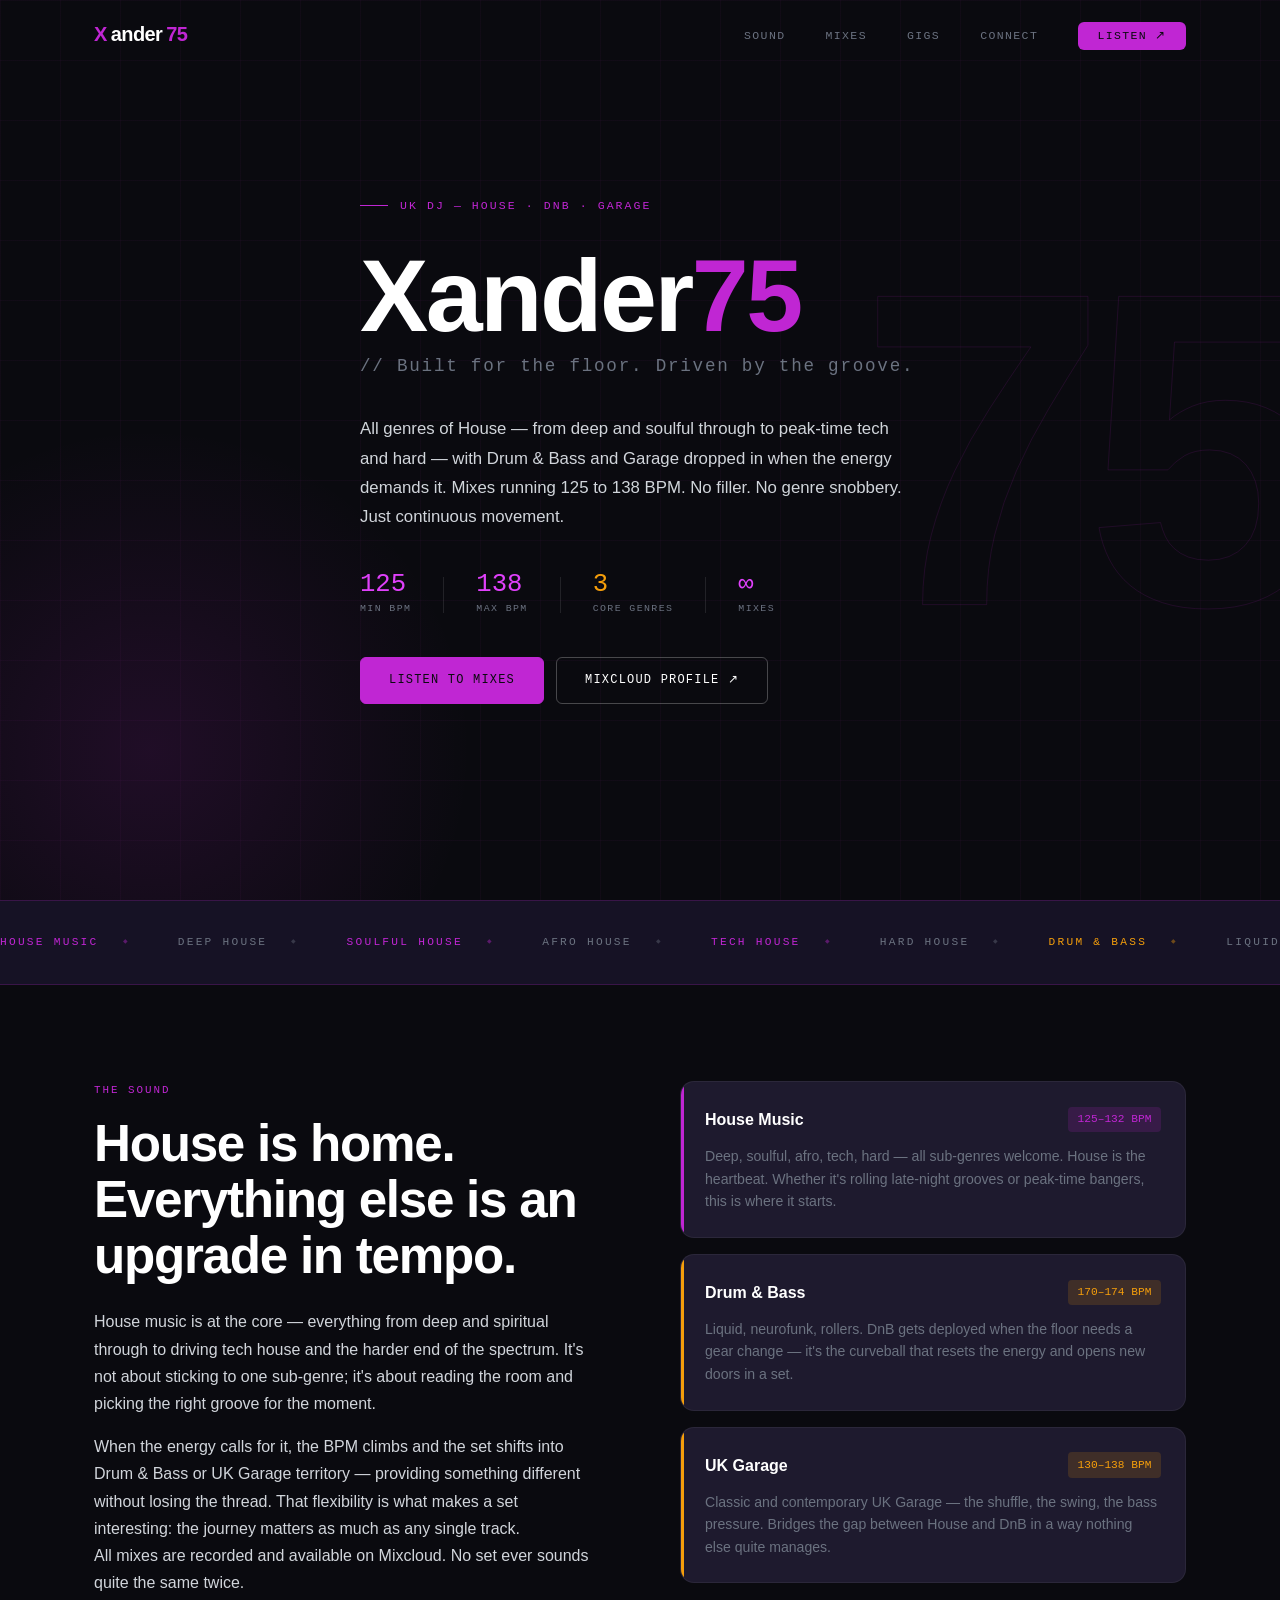
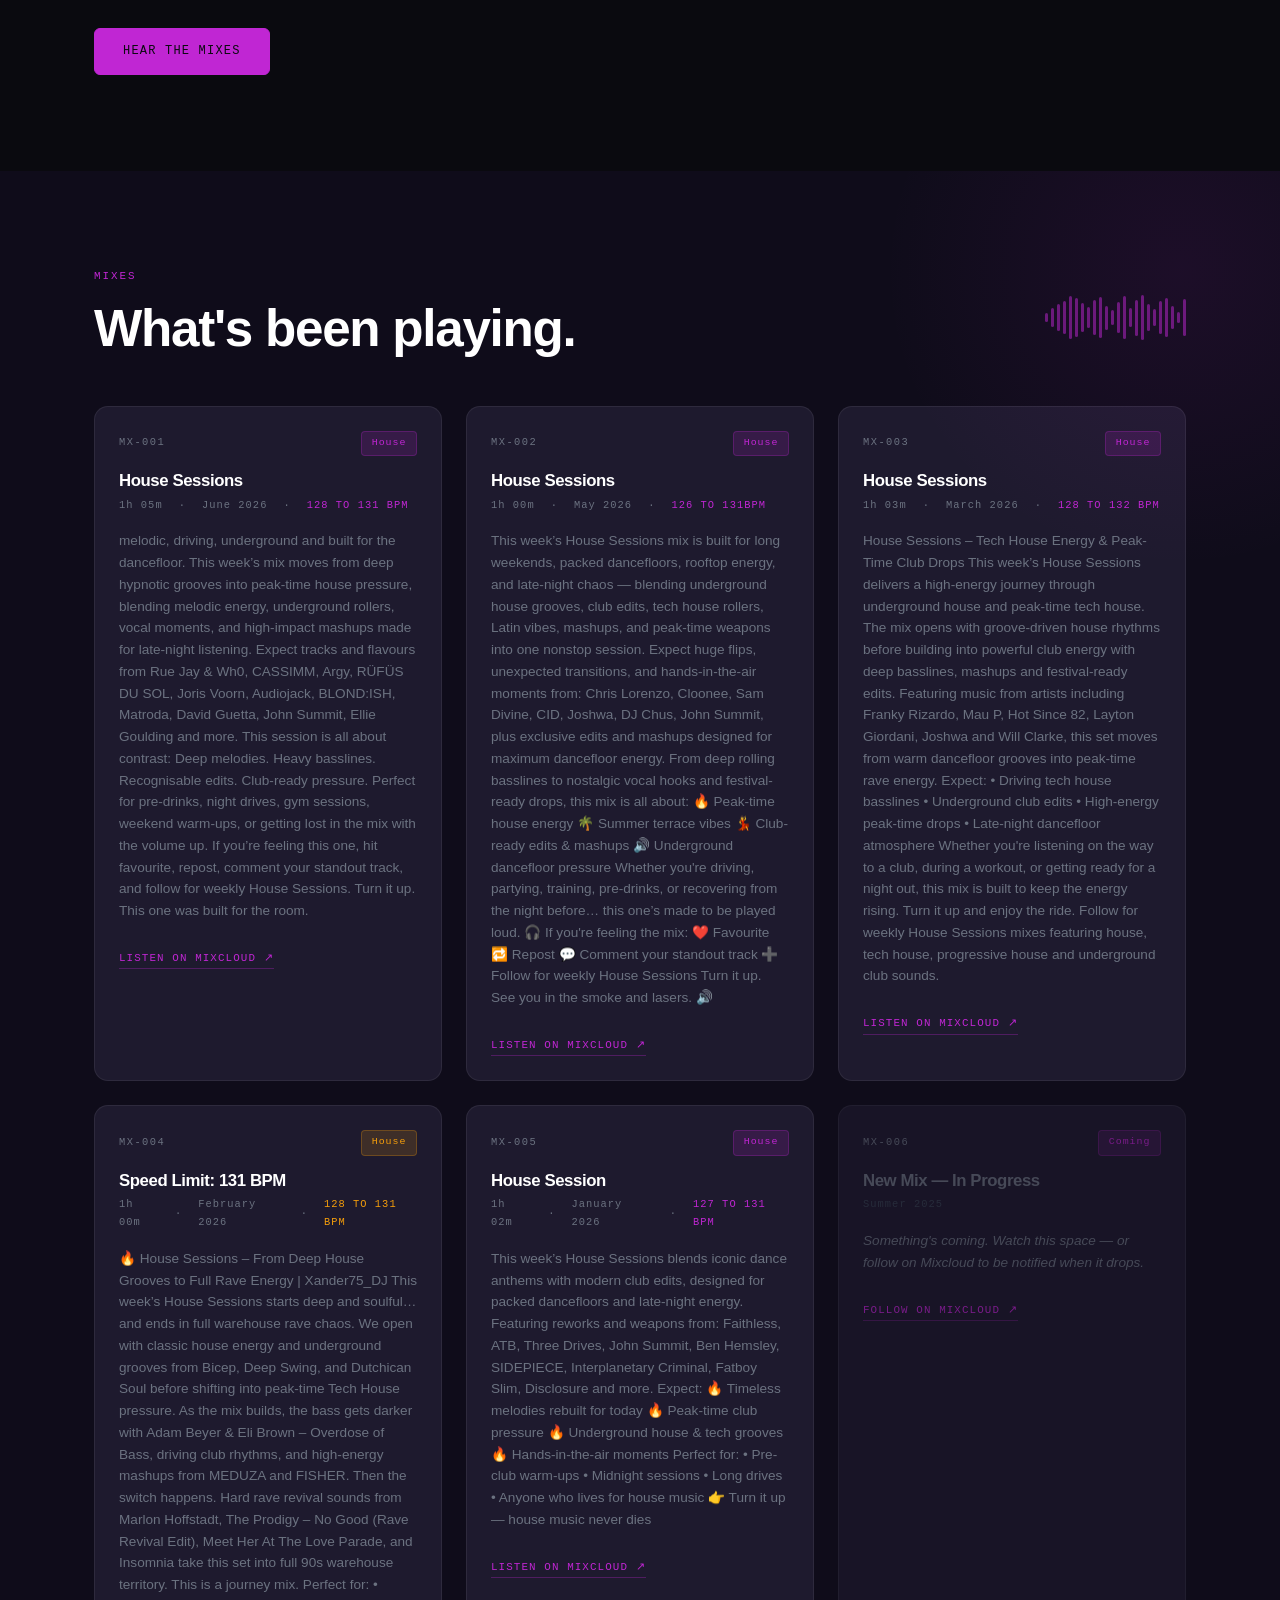
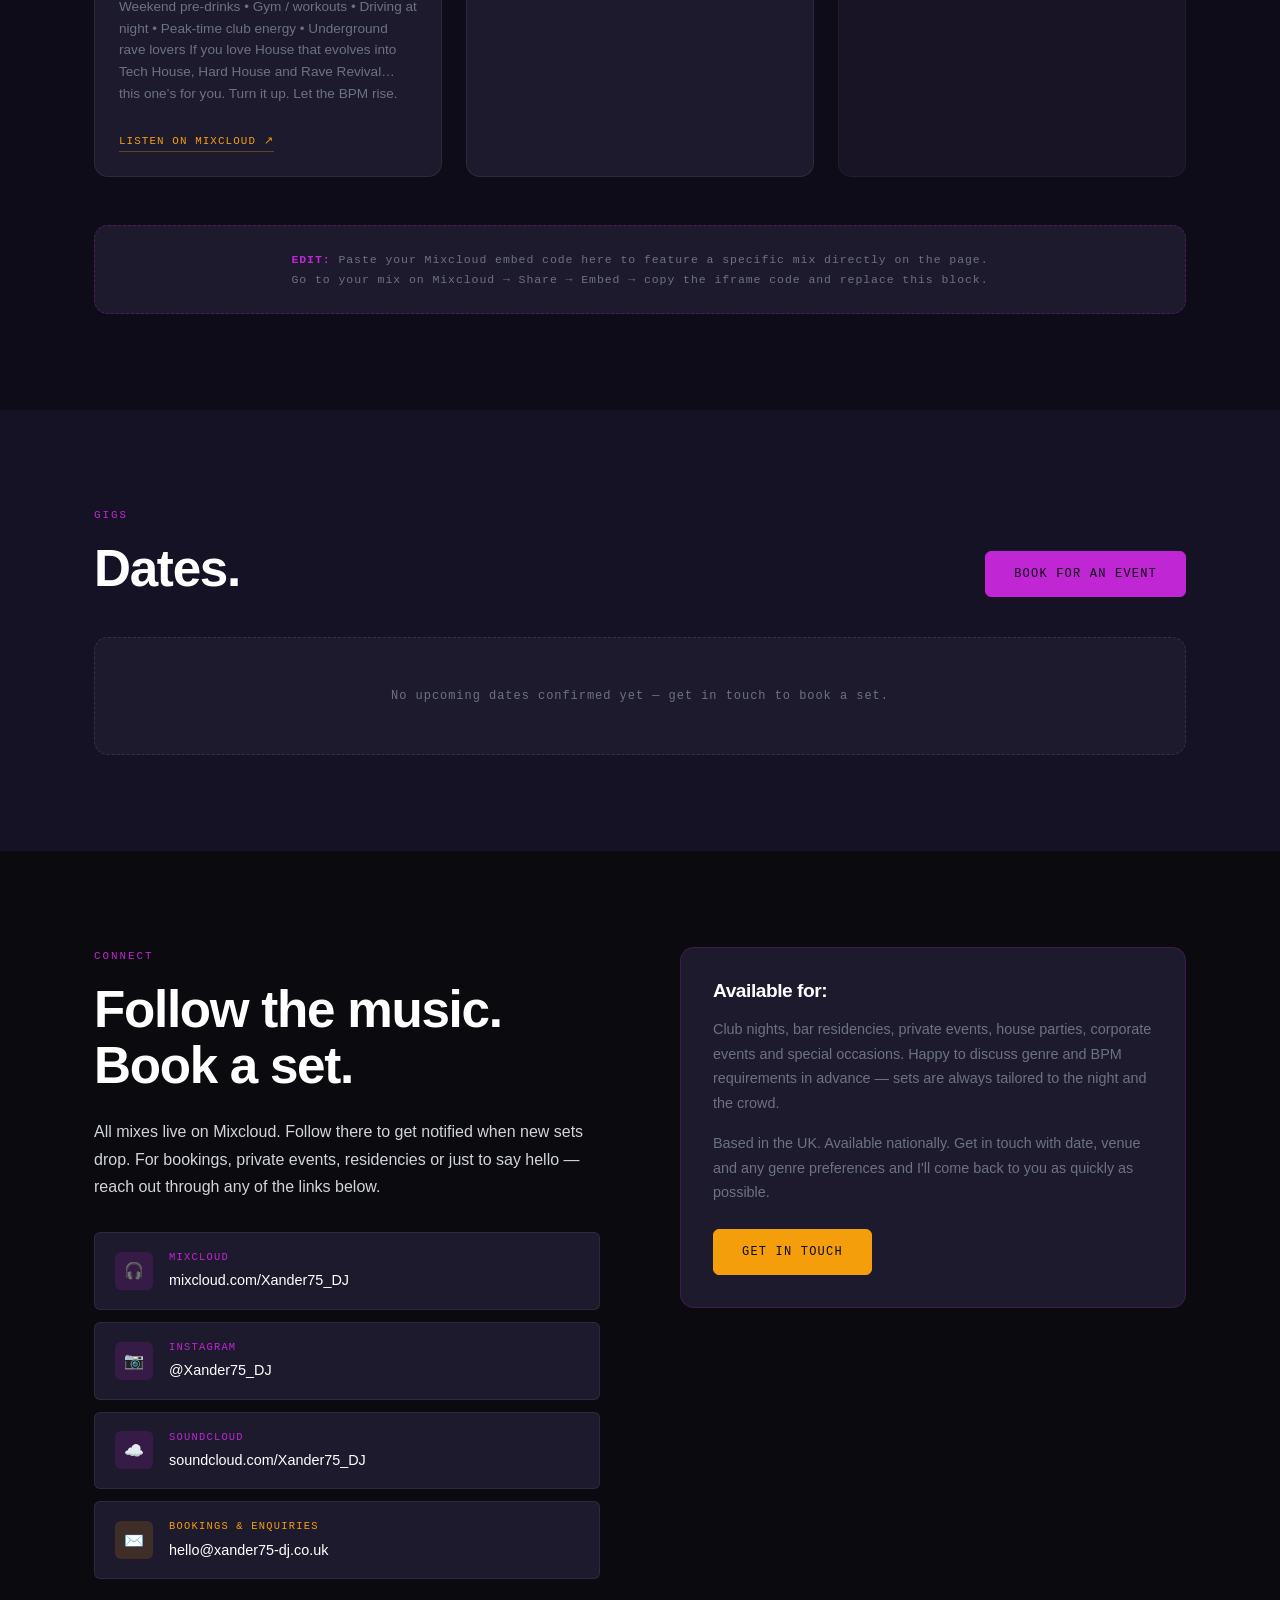
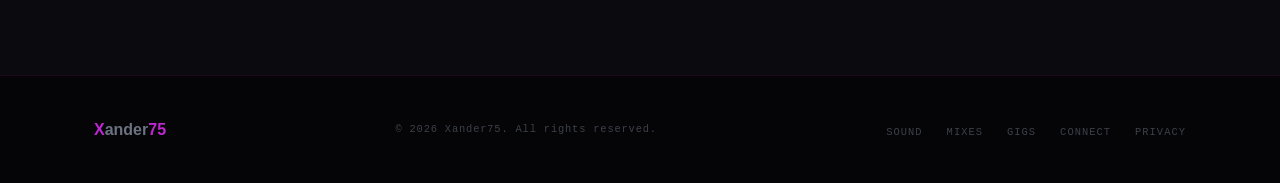
==== commit 31cbfdab: "Update index.html Signed-off-by: Darren Harris <31772018+darrenkharris@users.noreply.github.com>" ====
--- a/index.html
+++ b/index.html
@@ -268,7 +268,7 @@
       ── -->
       <div class="mixes-grid">
 
-        <!-- Mix 1 — House -->
+        <!-- 2026-06-17 -->
         <article class="mix-card reveal" aria-labelledby="mix1-title">
           <div class="mix-card-header">
             <span class="mix-number mono">MX-001</span>
@@ -277,130 +277,215 @@
           <div class="mix-card-body">
             <h3 id="mix1-title">
               <!-- EDIT: replace with your actual mix title -->
-              Late Night Groove Vol.1
+              House Sessions
             </h3>
             <div class="mix-meta">
               <!-- EDIT: update duration and date -->
-              <span>1h 02m</span>
-              <span>·</span>
-              <span>June 2025</span>
-              <span>·</span>
-              <span class="active mono">128 BPM</span>
+              <span>1h 05m</span>
+              <span>·</span>
+              <span>June 2026</span>
+              <span>·</span>
+              <span class="active mono">128 to 131 BPM</span>
             </div>
             <p class="mix-description">
               <!-- EDIT: your own tracklist flavour notes -->
-              Deep and soulful to start, building through tech house as the hour progresses. A late-night journey mix — the kind that works best with the lights low and the volume up.
+              melodic, driving, underground and built for the dancefloor.
+
+This week’s mix moves from deep hypnotic grooves into peak-time house pressure, blending melodic energy, underground rollers, vocal moments, and high-impact mashups made for late-night listening.
+
+Expect tracks and flavours from Rue Jay & Wh0, CASSIMM, Argy, RÜFÜS DU SOL, Joris Voorn, Audiojack, BLOND:ISH, Matroda, David Guetta, John Summit, Ellie Goulding and more.
+
+This session is all about contrast:
+
+Deep melodies.
+Heavy basslines.
+Recognisable edits.
+Club-ready pressure.
+
+Perfect for pre-drinks, night drives, gym sessions, weekend warm-ups, or getting lost in the mix with the volume up.
+
+If you’re feeling this one, hit favourite, repost, comment your standout track, and follow for weekly House Sessions.
+
+Turn it up. This one was built for the room.
             </p>
             <!-- EDIT: replace # with your actual Mixcloud track URL -->
-            <a href="https://www.mixcloud.com/YOURUSERNAME/YOURMIX" target="_blank" rel="noopener" class="mix-link">
+            <a href="https://www.mixcloud.com/xander75_dj/20260617-house-sessions/" target="_blank" rel="noopener" class="mix-link">
               Listen on Mixcloud ↗
             </a>
           </div>
         </article>
 
-        <!-- Mix 2 — Soulful House -->
+        <!-- 2026-05-24 -->
         <article class="mix-card reveal" aria-labelledby="mix2-title">
           <div class="mix-card-header">
             <span class="mix-number mono">MX-002</span>
-            <span class="mix-genre-badge">Soulful House</span>
+            <span class="mix-genre-badge">House</span>
           </div>
           <div class="mix-card-body">
             <h3 id="mix2-title">
               <!-- EDIT -->
-              Sunday Session: Soulful
+              House Sessions
             </h3>
             <div class="mix-meta">
-              <span>58m</span>
-              <span>·</span>
-              <span>May 2025</span>
-              <span>·</span>
-              <span class="active mono">126 BPM</span>
+              <span>1h 00m</span>
+              <span>·</span>
+              <span>May 2026</span>
+              <span>·</span>
+              <span class="active mono">126 to 131BPM</span>
             </div>
             <p class="mix-description">
-              Classic soulful house with vocal cuts, gospel-tinged chords and rolling basslines. The kind of mix for a Sunday afternoon when you need something that moves you without rushing anywhere.
+              This week’s House Sessions mix is built for long weekends, packed dancefloors, rooftop energy, and late-night chaos — blending underground house grooves, club edits, tech house rollers, Latin vibes, mashups, and peak-time weapons into one nonstop session.
+
+Expect huge flips, unexpected transitions, and hands-in-the-air moments from:
+Chris Lorenzo, Cloonee, Sam Divine, CID, Joshwa, DJ Chus, John Summit, plus exclusive edits and mashups designed for maximum dancefloor energy.
+
+From deep rolling basslines to nostalgic vocal hooks and festival-ready drops, this mix is all about:
+
+🔥 Peak-time house energy
+🌴 Summer terrace vibes
+💃 Club-ready edits & mashups
+🔊 Underground dancefloor pressure
+
+Whether you're driving, partying, training, pre-drinks, or recovering from the night before… this one’s made to be played loud.
+
+🎧 If you're feeling the mix:
+❤️ Favourite
+🔁 Repost
+💬 Comment your standout track
+➕ Follow for weekly House Sessions
+
+Turn it up.
+See you in the smoke and lasers. 🔊
             </p>
-            <a href="https://www.mixcloud.com/YOURUSERNAME/YOURMIX" target="_blank" rel="noopener" class="mix-link">
+            <a href="https://www.mixcloud.com/xander75_dj/20260524-bank-holiday-sessions/" target="_blank" rel="noopener" class="mix-link">
               Listen on Mixcloud ↗
             </a>
           </div>
         </article>
 
-        <!-- Mix 3 — Tech House -->
+        <!-- 2026-03-08 -->
         <article class="mix-card reveal" aria-labelledby="mix3-title">
           <div class="mix-card-header">
             <span class="mix-number mono">MX-003</span>
-            <span class="mix-genre-badge">Tech House</span>
+            <span class="mix-genre-badge">House</span>
           </div>
           <div class="mix-card-body">
             <h3 id="mix3-title">
               <!-- EDIT -->
-              Peak Time Protocol
+              House Sessions
             </h3>
             <div class="mix-meta">
-              <span>1h 15m</span>
-              <span>·</span>
-              <span>April 2025</span>
-              <span>·</span>
-              <span class="active mono">132 BPM</span>
+              <span>1h 03m</span>
+              <span>·</span>
+              <span>March 2026</span>
+              <span>·</span>
+              <span class="active mono">128 to 132 BPM</span>
             </div>
             <p class="mix-description">
-              Driving, functional, relentless. Tech house for peak time — the kind of mix that starts clearing the bar and filling the floor. High pressure from start to finish.
+              House Sessions – Tech House Energy & Peak-Time Club Drops
+
+This week’s House Sessions delivers a high-energy journey through underground house and peak-time tech house.
+The mix opens with groove-driven house rhythms before building into powerful club energy with deep basslines, mashups and festival-ready edits.
+Featuring music from artists including Franky Rizardo, Mau P, Hot Since 82, Layton Giordani, Joshwa and Will Clarke, this set moves from warm dancefloor grooves into peak-time rave energy.
+
+Expect:
+• Driving tech house basslines
+• Underground club edits
+• High-energy peak-time drops
+• Late-night dancefloor atmosphere
+
+Whether you're listening on the way to a club, during a workout, or getting ready for a night out, this mix is built to keep the energy rising.
+
+Turn it up and enjoy the ride.
+
+Follow for weekly House Sessions mixes featuring house, tech house, progressive house and underground club sounds.
             </p>
-            <a href="https://www.mixcloud.com/YOURUSERNAME/YOURMIX" target="_blank" rel="noopener" class="mix-link">
+            <a href="https://www.mixcloud.com/xander75_dj/20260308-house-sessions/" target="_blank" rel="noopener" class="mix-link">
               Listen on Mixcloud ↗
             </a>
           </div>
         </article>
 
-        <!-- Mix 4 — DnB/Garage (amber) -->
+        <!-- 2026-02-22 -->
         <article class="mix-card amber-mix reveal" aria-labelledby="mix4-title">
           <div class="mix-card-header">
             <span class="mix-number mono">MX-004</span>
-            <span class="mix-genre-badge amber">DnB / Garage</span>
+            <span class="mix-genre-badge amber">House</span>
           </div>
           <div class="mix-card-body">
             <h3 id="mix4-title">
               <!-- EDIT -->
-              Speed Limit: 174
+              Speed Limit: 131 BPM
             </h3>
             <div class="mix-meta">
-              <span>48m</span>
-              <span>·</span>
-              <span>March 2025</span>
-              <span>·</span>
-              <span class="active mono" style="color:var(--amber)">138→174 BPM</span>
+              <span>1h 00m</span>
+              <span>·</span>
+              <span>February 2026</span>
+              <span>·</span>
+              <span class="active mono" style="color:var(--amber)">128 to 131 BPM</span>
             </div>
             <p class="mix-description">
-              Starting in garage territory, climbing through rolling liquid DnB and finishing at full rollers pace. The gear-change mix — when the floor needs a different kind of energy entirely.
+              🔥 House Sessions – From Deep House Grooves to Full Rave Energy | Xander75_DJ
+This week’s House Sessions starts deep and soulful… and ends in full warehouse rave chaos.
+We open with classic house energy and underground grooves from Bicep, Deep Swing, and Dutchican Soul before shifting into peak-time Tech House pressure.
+As the mix builds, the bass gets darker with Adam Beyer & Eli Brown – Overdose of Bass, driving club rhythms, and high-energy mashups from MEDUZA and FISHER.
+Then the switch happens.
+Hard rave revival sounds from Marlon Hoffstadt, The Prodigy – No Good (Rave Revival Edit), Meet Her At The Love Parade, and Insomnia take this set into full 90s warehouse territory.
+This is a journey mix.
+Perfect for:
+• Weekend pre-drinks
+• Gym / workouts
+• Driving at night
+• Peak-time club energy
+• Underground rave lovers
+If you love House that evolves into Tech House, Hard House and Rave Revival… this one’s for you.
+Turn it up. Let the BPM rise.
             </p>
-            <a href="https://www.mixcloud.com/YOURUSERNAME/YOURMIX" target="_blank" rel="noopener" class="mix-link amber">
+            <a href="https://www.mixcloud.com/xander75_dj/20260222-house-sessions/" target="_blank" rel="noopener" class="mix-link amber">
               Listen on Mixcloud ↗
             </a>
           </div>
         </article>
 
-        <!-- Mix 5 — Afro House -->
+        <!-- 2026-01-17 -->
         <article class="mix-card reveal" aria-labelledby="mix5-title">
           <div class="mix-card-header">
             <span class="mix-number mono">MX-005</span>
-            <span class="mix-genre-badge">Afro House</span>
+            <span class="mix-genre-badge">House</span>
           </div>
           <div class="mix-card-body">
             <h3 id="mix5-title">
               <!-- EDIT -->
-              Roots &amp; Rhythm
+              House Session
             </h3>
             <div class="mix-meta">
-              <span>1h 08m</span>
-              <span>·</span>
-              <span>Feb 2025</span>
-              <span>·</span>
-              <span class="active mono">127 BPM</span>
+              <span>1h 02m</span>
+              <span>·</span>
+              <span>January 2026</span>
+              <span>·</span>
+              <span class="active mono">127 to 131 BPM</span>
             </div>
             <p class="mix-description">
-              Afro house, organic rhythms and percussion-led grooves. This one moves at its own pace — it doesn't rush, it breathes. A different kind of energy from the same floor.
+              This week’s House Sessions blends iconic dance anthems with modern club edits, designed for packed dancefloors and late-night energy.
+
+Featuring reworks and weapons from:
+Faithless, ATB, Three Drives, John Summit, Ben Hemsley, SIDEPIECE, Interplanetary Criminal, Fatboy Slim, Disclosure and more.
+
+Expect:
+🔥 Timeless melodies rebuilt for today
+🔥 Peak-time club pressure
+🔥 Underground house & tech grooves
+🔥 Hands-in-the-air moments
+
+Perfect for:
+• Pre-club warm-ups
+• Midnight sessions
+• Long drives
+• Anyone who lives for house music
+
+👉 Turn it up — house music never dies
             </p>
-            <a href="https://www.mixcloud.com/YOURUSERNAME/YOURMIX" target="_blank" rel="noopener" class="mix-link">
+            <a href="https://www.mixcloud.com/xander75_dj/20260117-house-sessions/" target="_blank" rel="noopener" class="mix-link">
               Listen on Mixcloud ↗
             </a>
           </div>
@@ -449,7 +534,7 @@
       <!--
       EXAMPLE MIXCLOUD EMBED — uncomment and replace with your own:
       <div class="mixcloud-embed-slot reveal">
-        <iframe width="100%" height="120" src="https://player-widget.mixcloud.com/widget/iframe/?hide_cover=1&light=1&feed=%2Fxander75_dj%2F20260617-house-sessions%2F" frameborder="0" allow="encrypted-media; fullscreen; autoplay; idle-detection; speaker-selection; web-share;" ></iframe>
+        <iframe width="100%" height="60" src="https://player-widget.mixcloud.com/widget/iframe/?hide_cover=1&mini=1&light=1&feed=%2Fxander75_dj%2F20260617-house-sessions%2F" frameborder="0" allow="encrypted-media; fullscreen; autoplay; idle-detection; speaker-selection; web-share;" ></iframe>
       </div>
       -->
 
@@ -573,7 +658,7 @@
               </div>
             </a>
 
-            <a href="https://soundcloud.com/Xander75_DJ" target="_blank" rel="noopener" class="connect-item">
+            <a href="https://soundcloud.com/xander-harris-254791948" target="_blank" rel="noopener" class="connect-item">
               <div class="connect-icon" aria-hidden="true">☁️</div>
               <div class="connect-text">
                 <span class="connect-platform">SoundCloud</span>
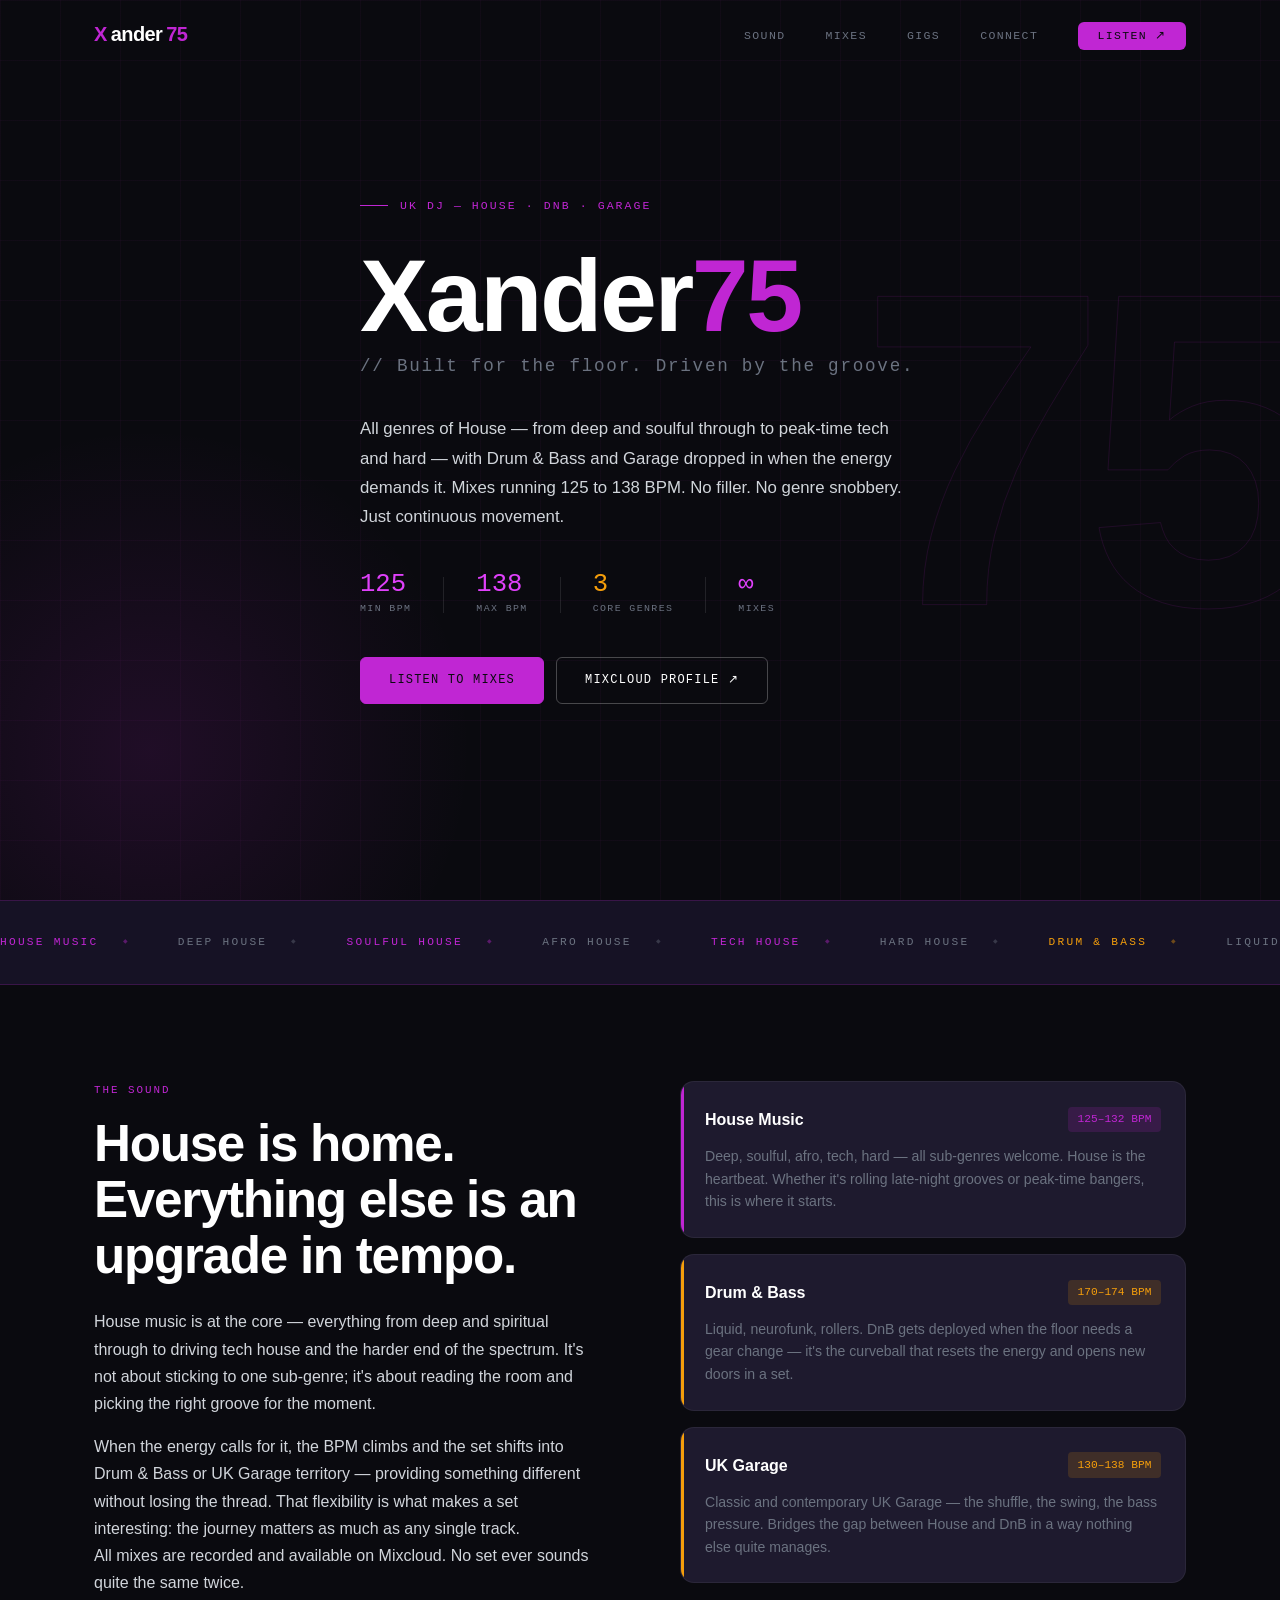
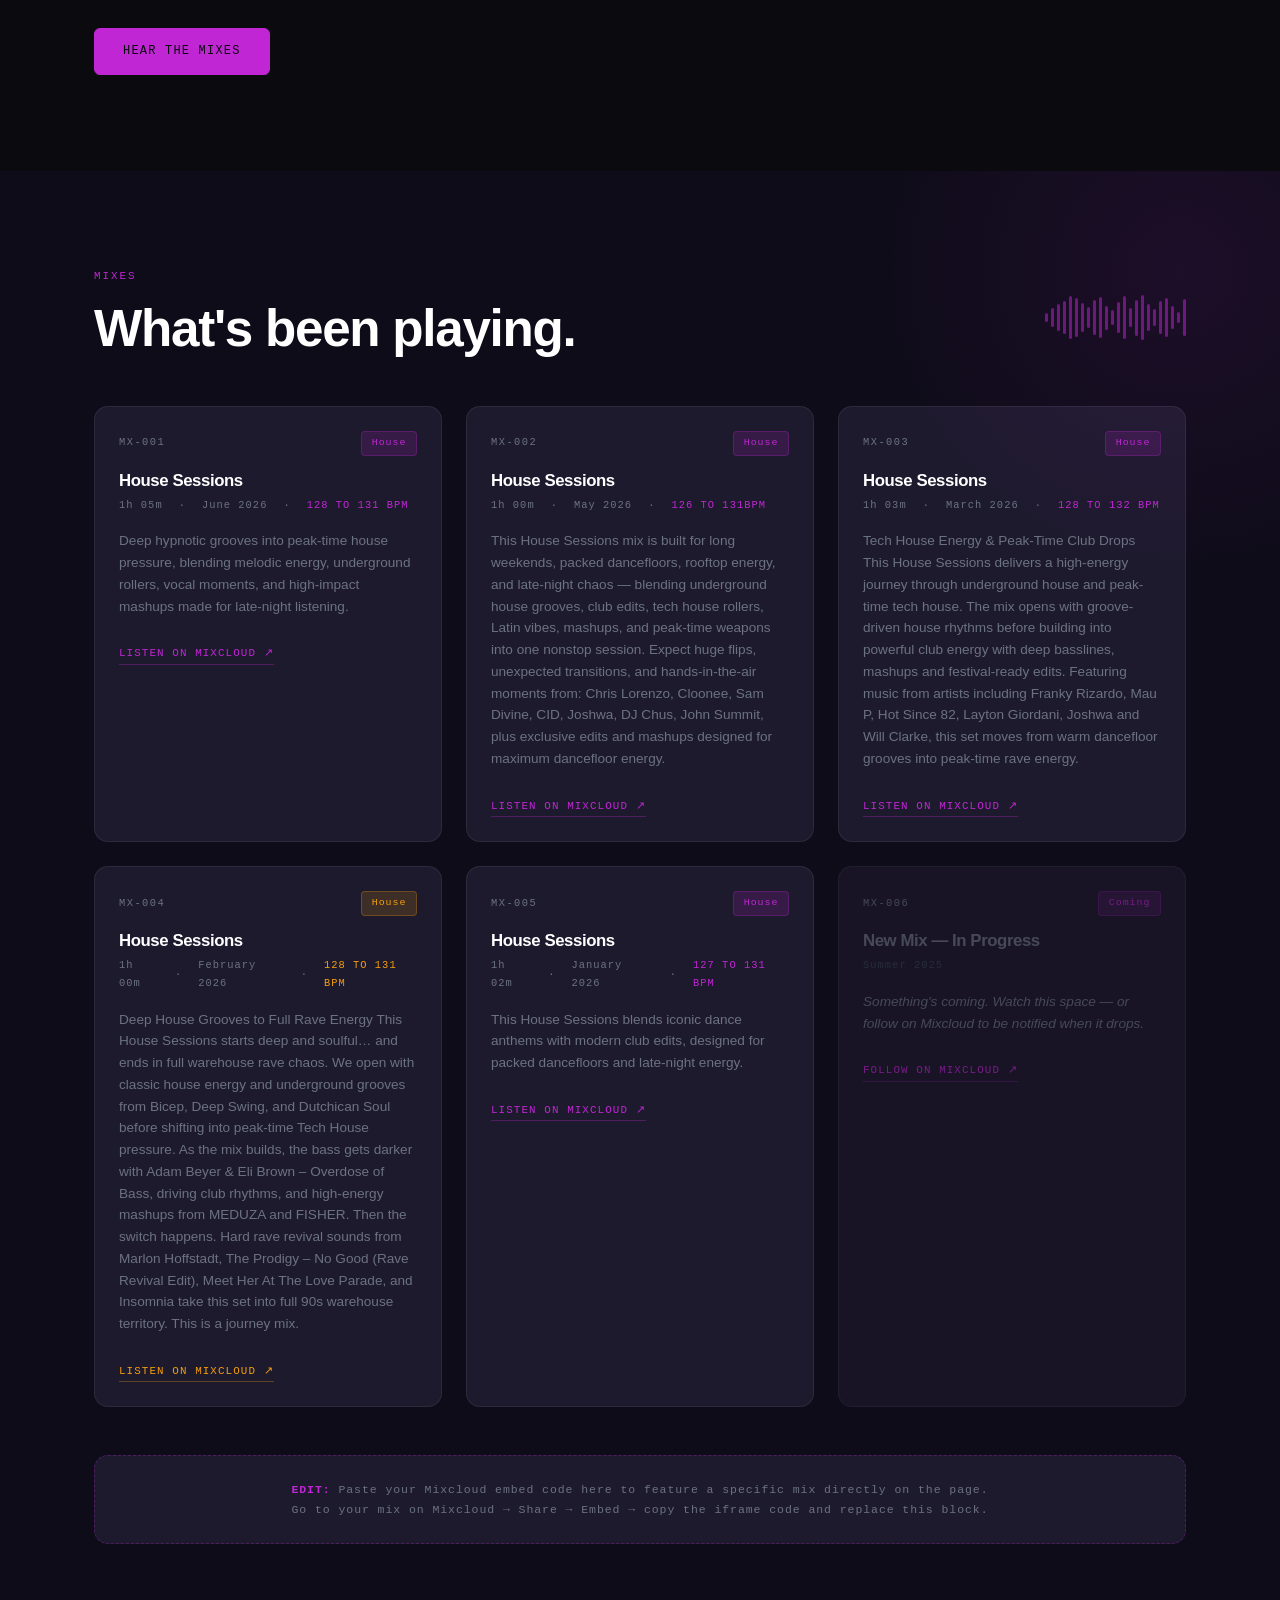
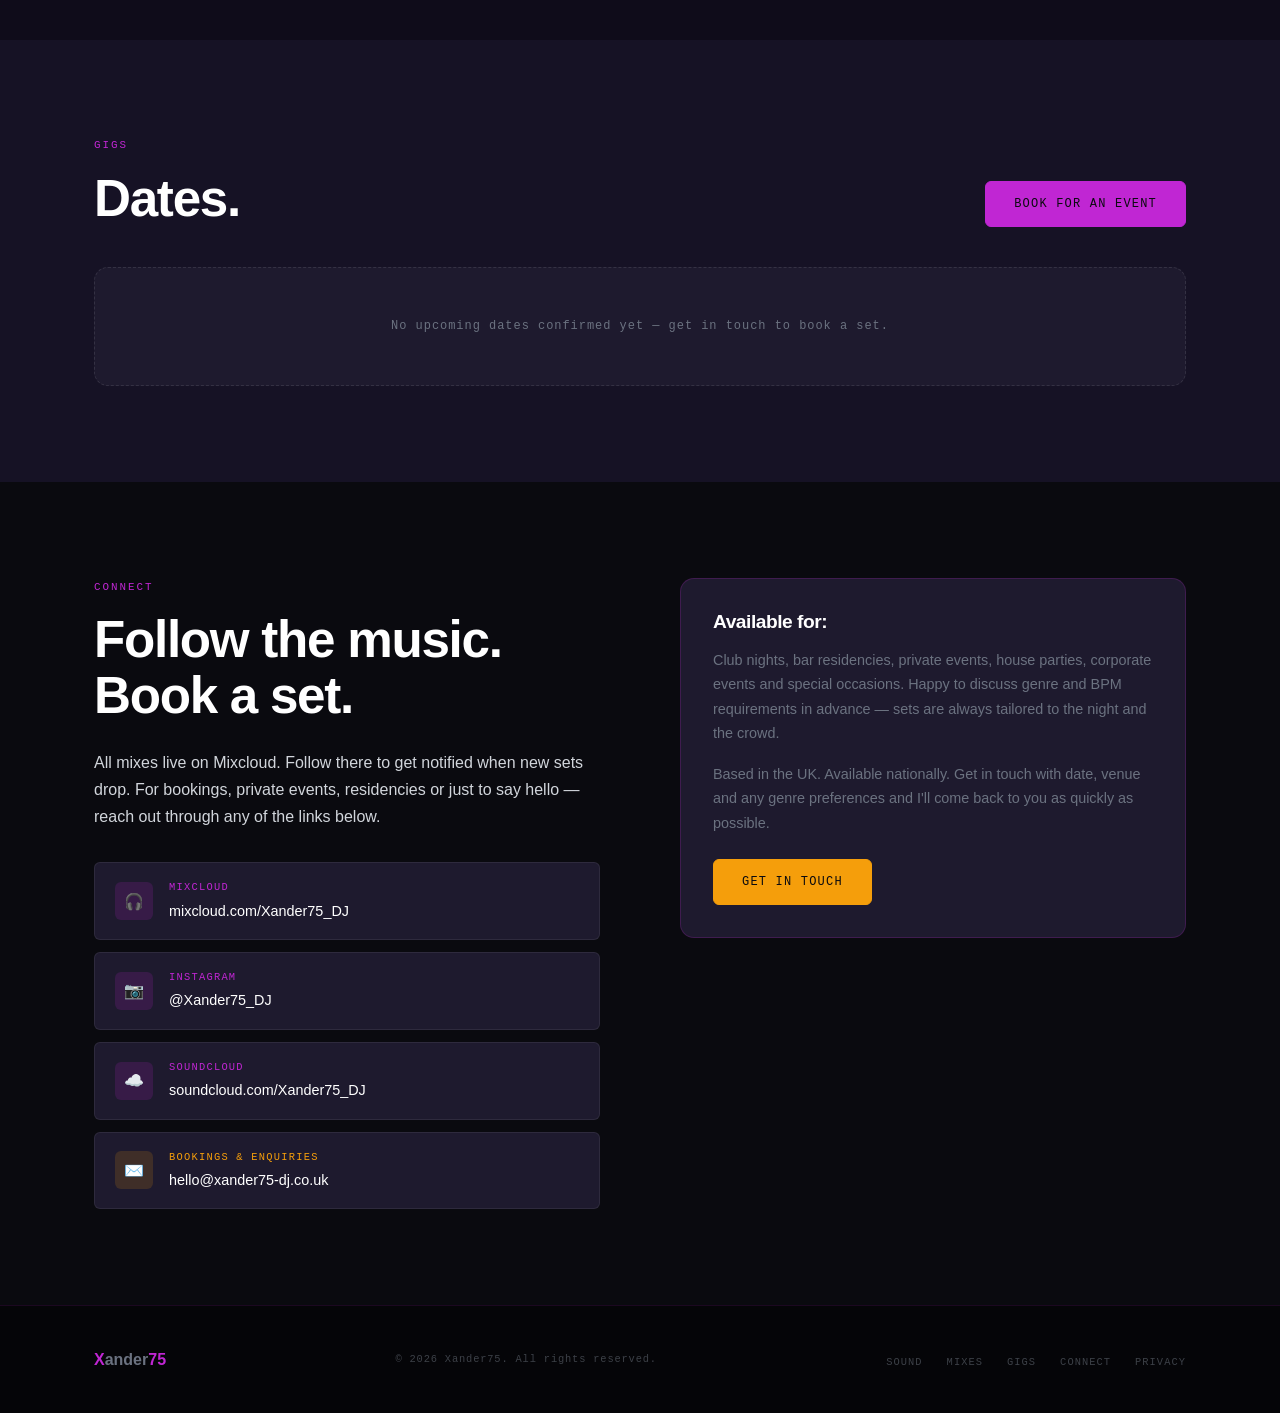
==== commit 59b4a008: "Update index.html Signed-off-by: Darren Harris <31772018+darrenkharris@users.noreply.github.com>" ====
--- a/index.html
+++ b/index.html
@@ -289,24 +289,7 @@
             </div>
             <p class="mix-description">
               <!-- EDIT: your own tracklist flavour notes -->
-              melodic, driving, underground and built for the dancefloor.
-
-This week’s mix moves from deep hypnotic grooves into peak-time house pressure, blending melodic energy, underground rollers, vocal moments, and high-impact mashups made for late-night listening.
-
-Expect tracks and flavours from Rue Jay & Wh0, CASSIMM, Argy, RÜFÜS DU SOL, Joris Voorn, Audiojack, BLOND:ISH, Matroda, David Guetta, John Summit, Ellie Goulding and more.
-
-This session is all about contrast:
-
-Deep melodies.
-Heavy basslines.
-Recognisable edits.
-Club-ready pressure.
-
-Perfect for pre-drinks, night drives, gym sessions, weekend warm-ups, or getting lost in the mix with the volume up.
-
-If you’re feeling this one, hit favourite, repost, comment your standout track, and follow for weekly House Sessions.
-
-Turn it up. This one was built for the room.
+              Deep hypnotic grooves into peak-time house pressure, blending melodic energy, underground rollers, vocal moments, and high-impact mashups made for late-night listening.
             </p>
             <!-- EDIT: replace # with your actual Mixcloud track URL -->
             <a href="https://www.mixcloud.com/xander75_dj/20260617-house-sessions/" target="_blank" rel="noopener" class="mix-link">
@@ -334,28 +317,10 @@
               <span class="active mono">126 to 131BPM</span>
             </div>
             <p class="mix-description">
-              This week’s House Sessions mix is built for long weekends, packed dancefloors, rooftop energy, and late-night chaos — blending underground house grooves, club edits, tech house rollers, Latin vibes, mashups, and peak-time weapons into one nonstop session.
+              This House Sessions mix is built for long weekends, packed dancefloors, rooftop energy, and late-night chaos — blending underground house grooves, club edits, tech house rollers, Latin vibes, mashups, and peak-time weapons into one nonstop session.
 
 Expect huge flips, unexpected transitions, and hands-in-the-air moments from:
 Chris Lorenzo, Cloonee, Sam Divine, CID, Joshwa, DJ Chus, John Summit, plus exclusive edits and mashups designed for maximum dancefloor energy.
-
-From deep rolling basslines to nostalgic vocal hooks and festival-ready drops, this mix is all about:
-
-🔥 Peak-time house energy
-🌴 Summer terrace vibes
-💃 Club-ready edits & mashups
-🔊 Underground dancefloor pressure
-
-Whether you're driving, partying, training, pre-drinks, or recovering from the night before… this one’s made to be played loud.
-
-🎧 If you're feeling the mix:
-❤️ Favourite
-🔁 Repost
-💬 Comment your standout track
-➕ Follow for weekly House Sessions
-
-Turn it up.
-See you in the smoke and lasers. 🔊
             </p>
             <a href="https://www.mixcloud.com/xander75_dj/20260524-bank-holiday-sessions/" target="_blank" rel="noopener" class="mix-link">
               Listen on Mixcloud ↗
@@ -382,23 +347,11 @@
               <span class="active mono">128 to 132 BPM</span>
             </div>
             <p class="mix-description">
-              House Sessions – Tech House Energy & Peak-Time Club Drops
-
-This week’s House Sessions delivers a high-energy journey through underground house and peak-time tech house.
+              Tech House Energy & Peak-Time Club Drops
+
+This House Sessions delivers a high-energy journey through underground house and peak-time tech house.
 The mix opens with groove-driven house rhythms before building into powerful club energy with deep basslines, mashups and festival-ready edits.
 Featuring music from artists including Franky Rizardo, Mau P, Hot Since 82, Layton Giordani, Joshwa and Will Clarke, this set moves from warm dancefloor grooves into peak-time rave energy.
-
-Expect:
-• Driving tech house basslines
-• Underground club edits
-• High-energy peak-time drops
-• Late-night dancefloor atmosphere
-
-Whether you're listening on the way to a club, during a workout, or getting ready for a night out, this mix is built to keep the energy rising.
-
-Turn it up and enjoy the ride.
-
-Follow for weekly House Sessions mixes featuring house, tech house, progressive house and underground club sounds.
             </p>
             <a href="https://www.mixcloud.com/xander75_dj/20260308-house-sessions/" target="_blank" rel="noopener" class="mix-link">
               Listen on Mixcloud ↗
@@ -415,7 +368,7 @@
           <div class="mix-card-body">
             <h3 id="mix4-title">
               <!-- EDIT -->
-              Speed Limit: 131 BPM
+              House Sessions
             </h3>
             <div class="mix-meta">
               <span>1h 00m</span>
@@ -425,21 +378,13 @@
               <span class="active mono" style="color:var(--amber)">128 to 131 BPM</span>
             </div>
             <p class="mix-description">
-              🔥 House Sessions – From Deep House Grooves to Full Rave Energy | Xander75_DJ
-This week’s House Sessions starts deep and soulful… and ends in full warehouse rave chaos.
+              Deep House Grooves to Full Rave Energy
+This House Sessions starts deep and soulful… and ends in full warehouse rave chaos.
 We open with classic house energy and underground grooves from Bicep, Deep Swing, and Dutchican Soul before shifting into peak-time Tech House pressure.
 As the mix builds, the bass gets darker with Adam Beyer & Eli Brown – Overdose of Bass, driving club rhythms, and high-energy mashups from MEDUZA and FISHER.
 Then the switch happens.
 Hard rave revival sounds from Marlon Hoffstadt, The Prodigy – No Good (Rave Revival Edit), Meet Her At The Love Parade, and Insomnia take this set into full 90s warehouse territory.
 This is a journey mix.
-Perfect for:
-• Weekend pre-drinks
-• Gym / workouts
-• Driving at night
-• Peak-time club energy
-• Underground rave lovers
-If you love House that evolves into Tech House, Hard House and Rave Revival… this one’s for you.
-Turn it up. Let the BPM rise.
             </p>
             <a href="https://www.mixcloud.com/xander75_dj/20260222-house-sessions/" target="_blank" rel="noopener" class="mix-link amber">
               Listen on Mixcloud ↗
@@ -456,7 +401,7 @@
           <div class="mix-card-body">
             <h3 id="mix5-title">
               <!-- EDIT -->
-              House Session
+              House Sessions
             </h3>
             <div class="mix-meta">
               <span>1h 02m</span>
@@ -466,24 +411,7 @@
               <span class="active mono">127 to 131 BPM</span>
             </div>
             <p class="mix-description">
-              This week’s House Sessions blends iconic dance anthems with modern club edits, designed for packed dancefloors and late-night energy.
-
-Featuring reworks and weapons from:
-Faithless, ATB, Three Drives, John Summit, Ben Hemsley, SIDEPIECE, Interplanetary Criminal, Fatboy Slim, Disclosure and more.
-
-Expect:
-🔥 Timeless melodies rebuilt for today
-🔥 Peak-time club pressure
-🔥 Underground house & tech grooves
-🔥 Hands-in-the-air moments
-
-Perfect for:
-• Pre-club warm-ups
-• Midnight sessions
-• Long drives
-• Anyone who lives for house music
-
-👉 Turn it up — house music never dies
+              This House Sessions blends iconic dance anthems with modern club edits, designed for packed dancefloors and late-night energy.
             </p>
             <a href="https://www.mixcloud.com/xander75_dj/20260117-house-sessions/" target="_blank" rel="noopener" class="mix-link">
               Listen on Mixcloud ↗
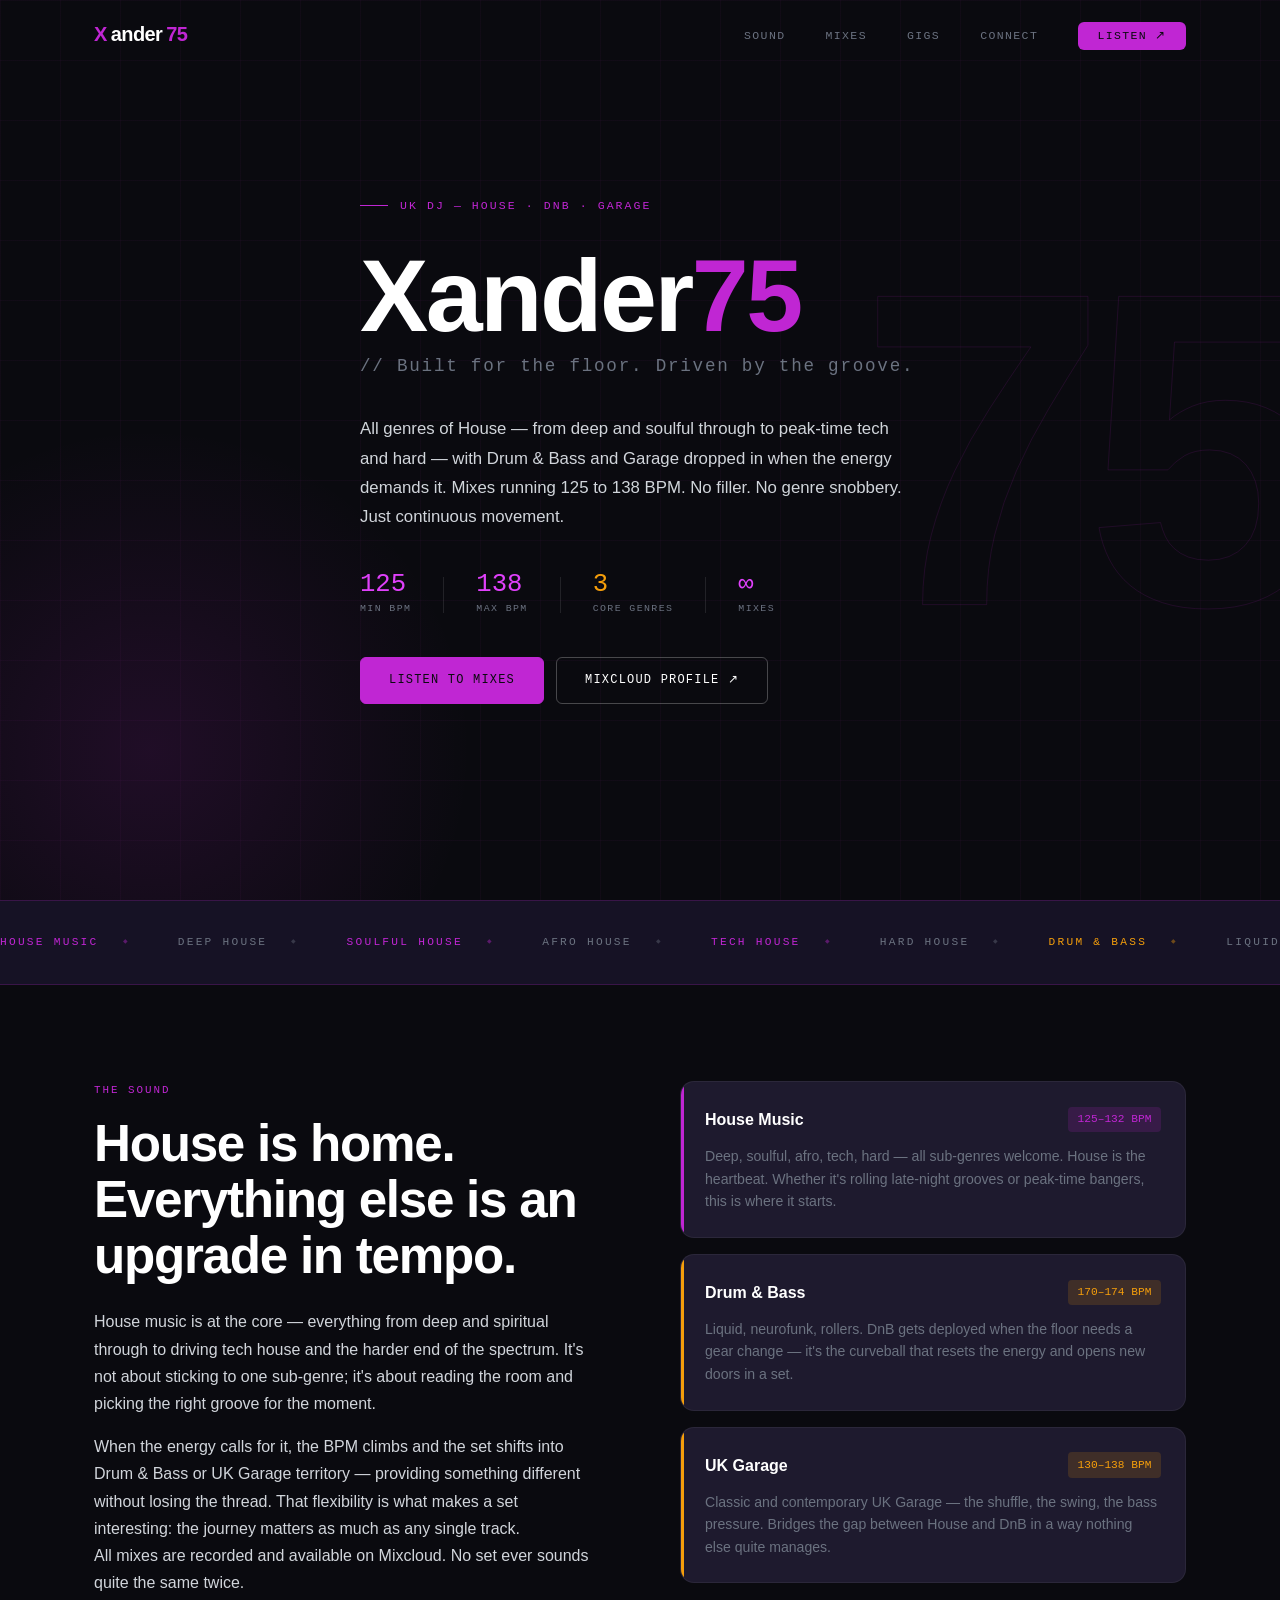
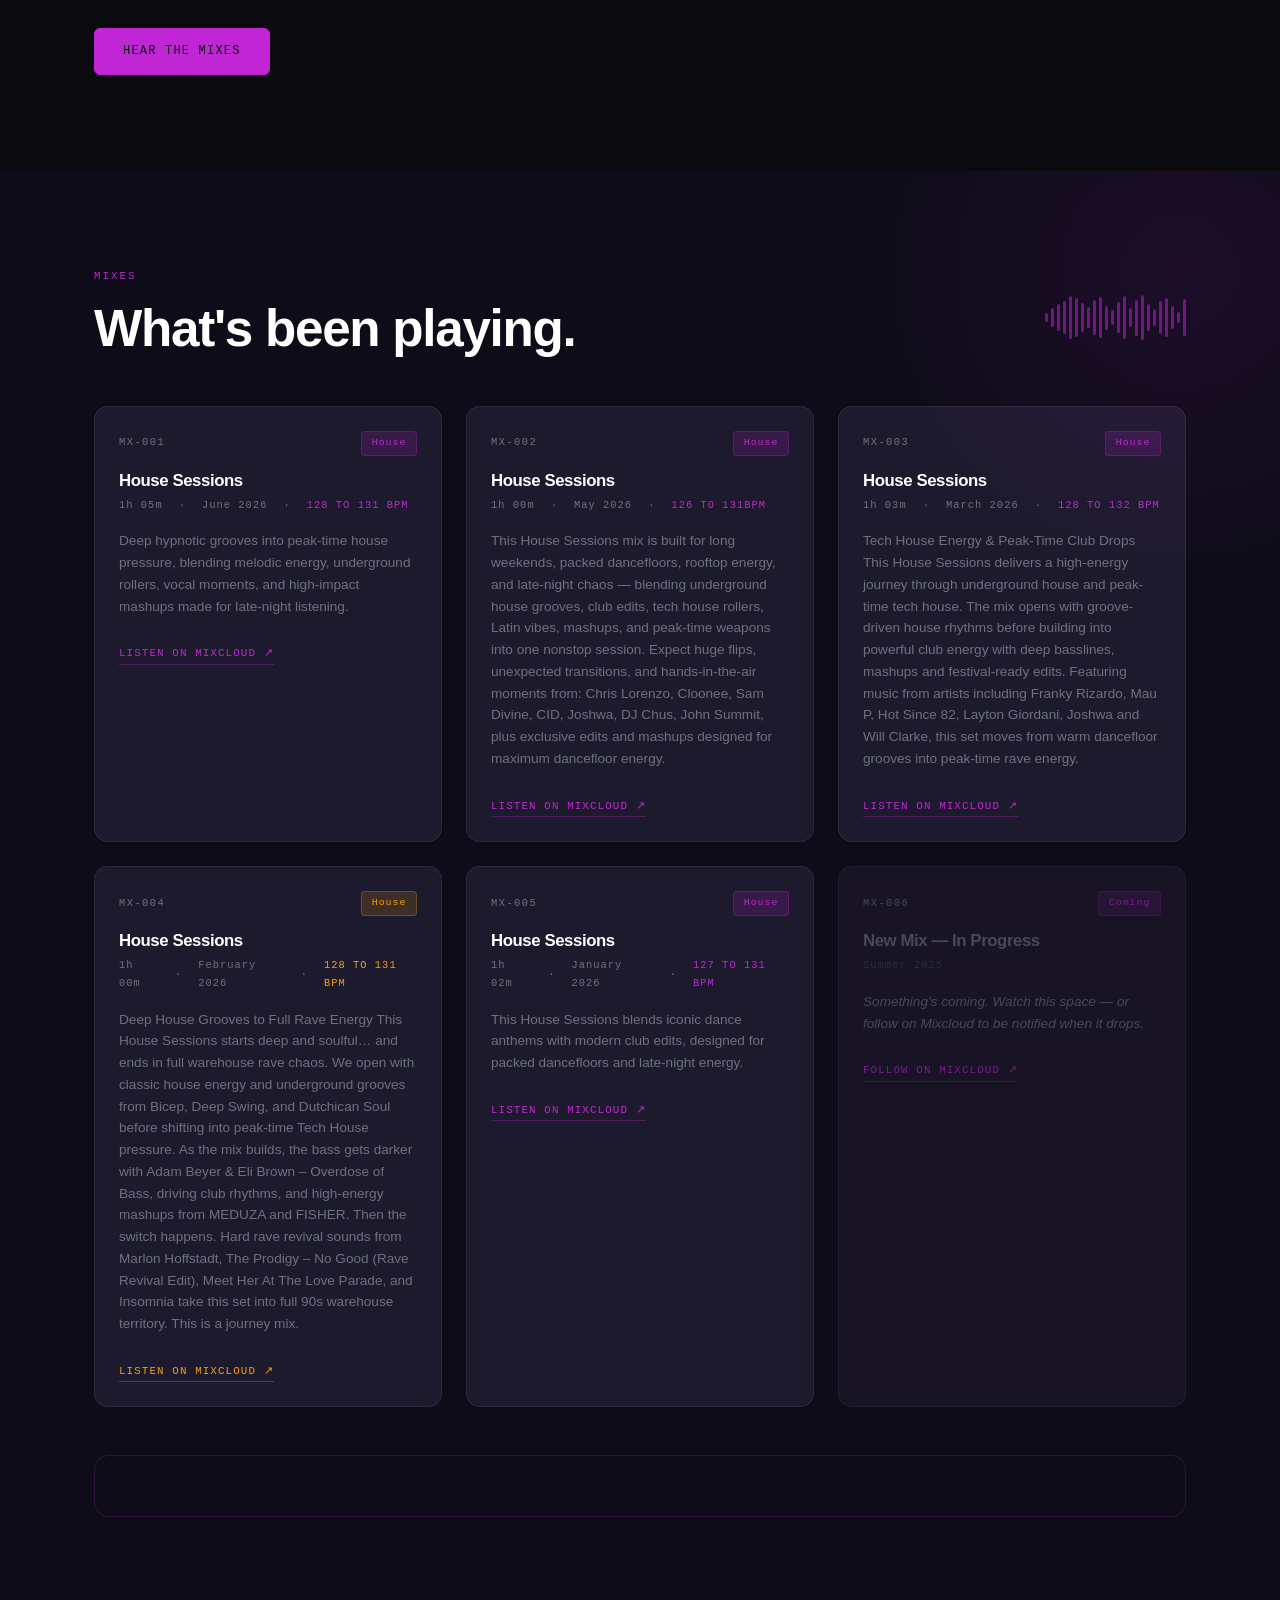
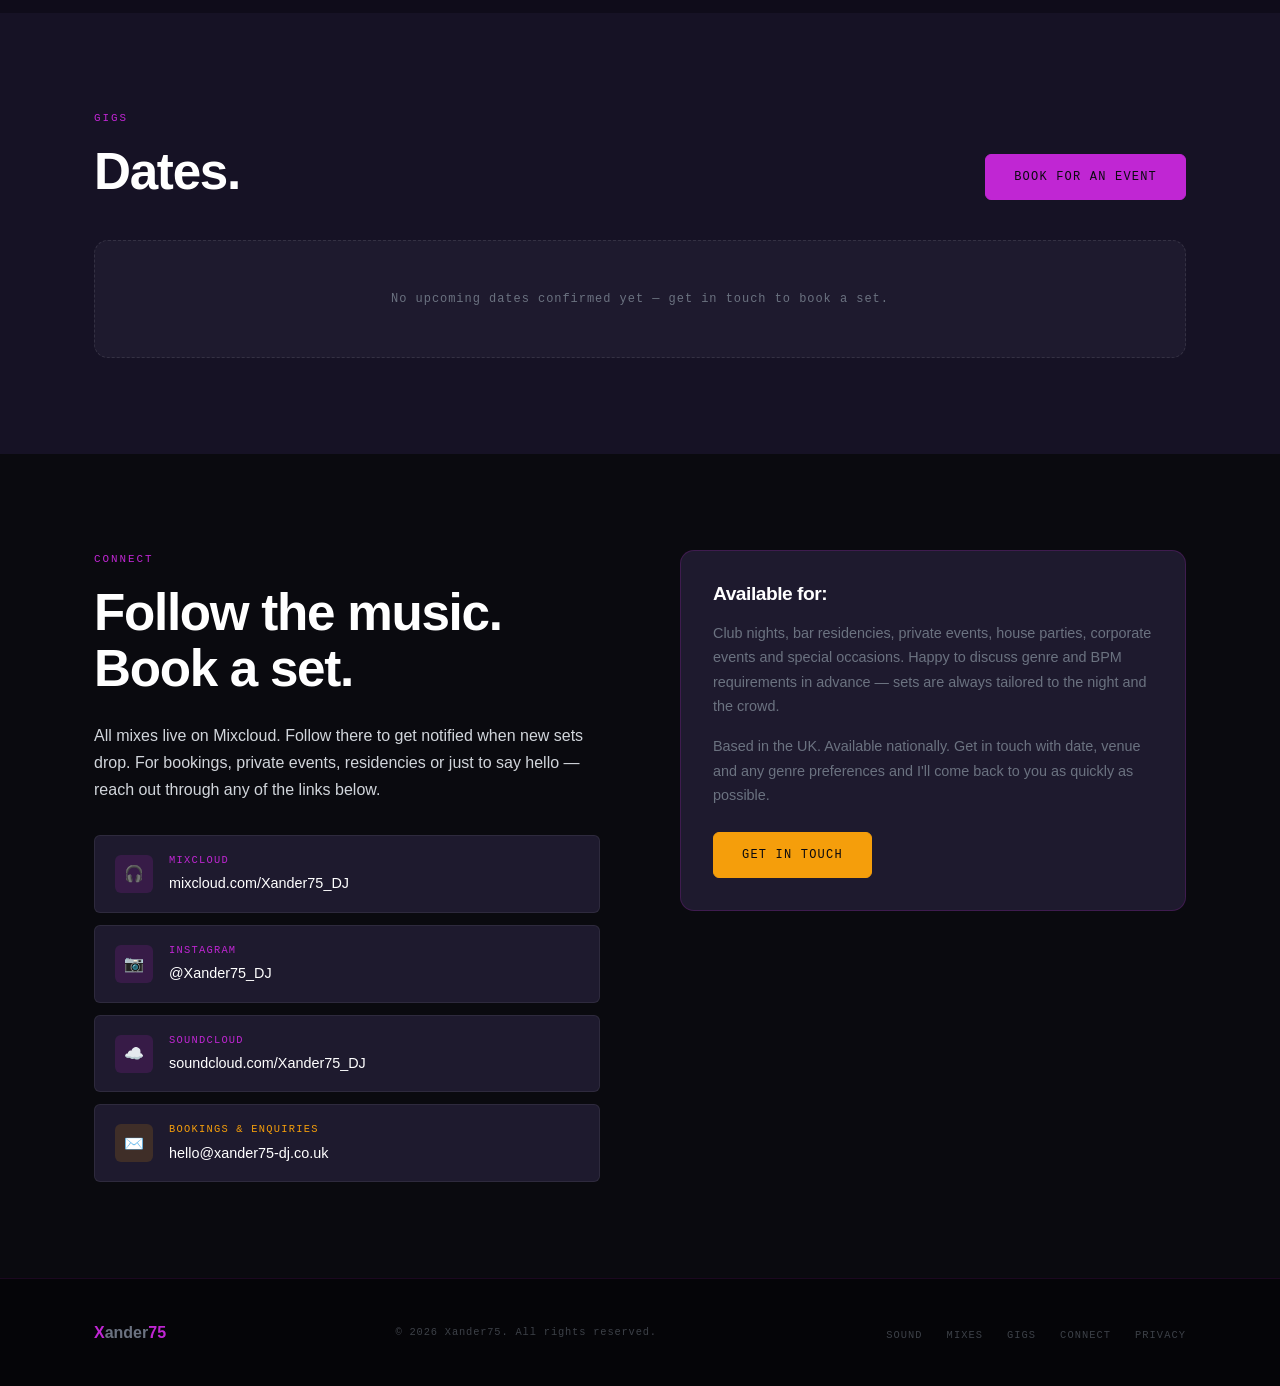
==== commit 50261af4: "Update index.html Signed-off-by: Darren Harris <31772018+darrenkharris@users.noreply.github.com>" ====
--- a/index.html
+++ b/index.html
@@ -452,13 +452,9 @@
            To get it: go to your mix on Mixcloud → Share → Embed → copy the iframe code.
            Delete the .embed-note <div> when you have a real embed to show.
       ── -->
-      <div class="embed-note reveal">
-        <p>
-          <strong>EDIT:</strong> Paste your Mixcloud embed code here to feature a specific mix directly on the page.<br>
-          Go to your mix on Mixcloud → Share → Embed → copy the iframe code and replace this block.
-        </p>
-      </div>
-
+      <div class="mixcloud-embed-slot reveal">
+        <iframe width="100%" height="60" src="https://player-widget.mixcloud.com/widget/iframe/?hide_cover=1&mini=1&light=1&feed=%2Fxander75_dj%2F20260617-house-sessions%2F" frameborder="0" allow="encrypted-media; fullscreen; autoplay; idle-detection; speaker-selection; web-share;" ></iframe>
+      </div>
       <!--
       EXAMPLE MIXCLOUD EMBED — uncomment and replace with your own:
       <div class="mixcloud-embed-slot reveal">
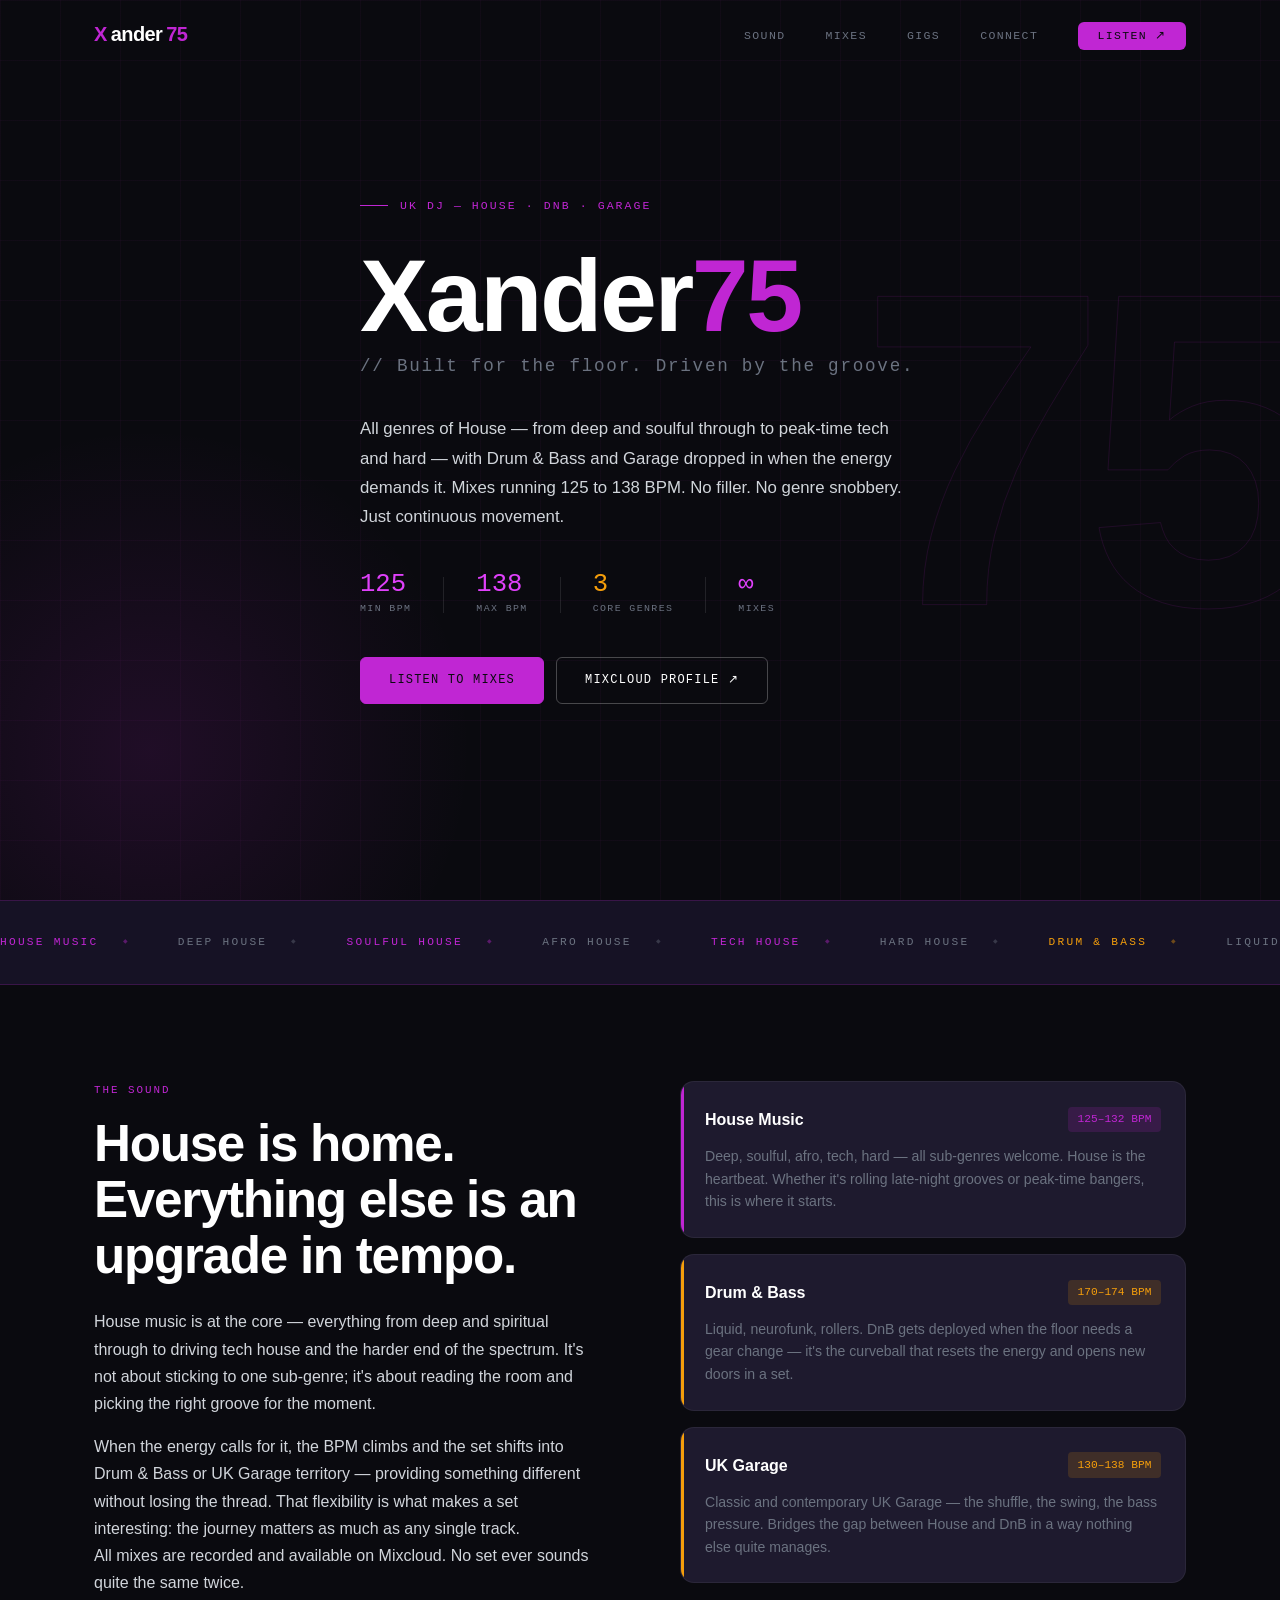
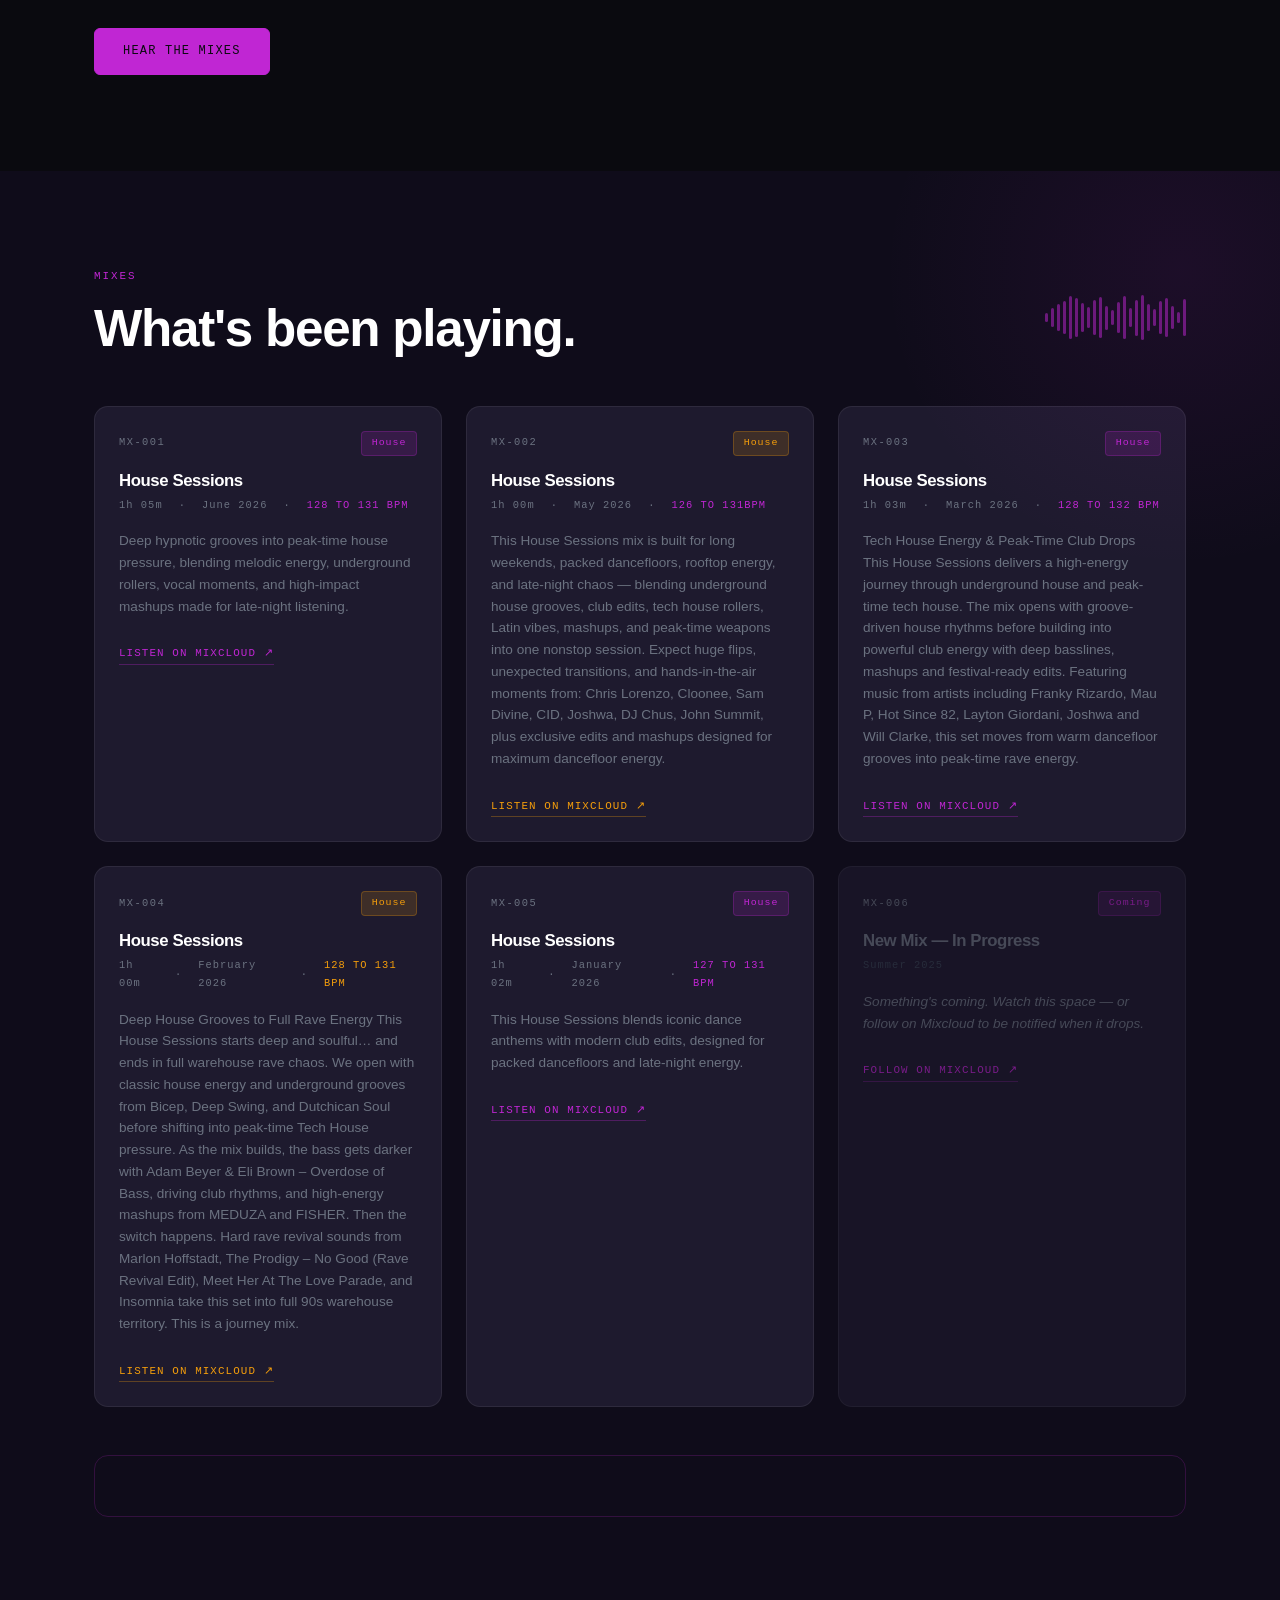
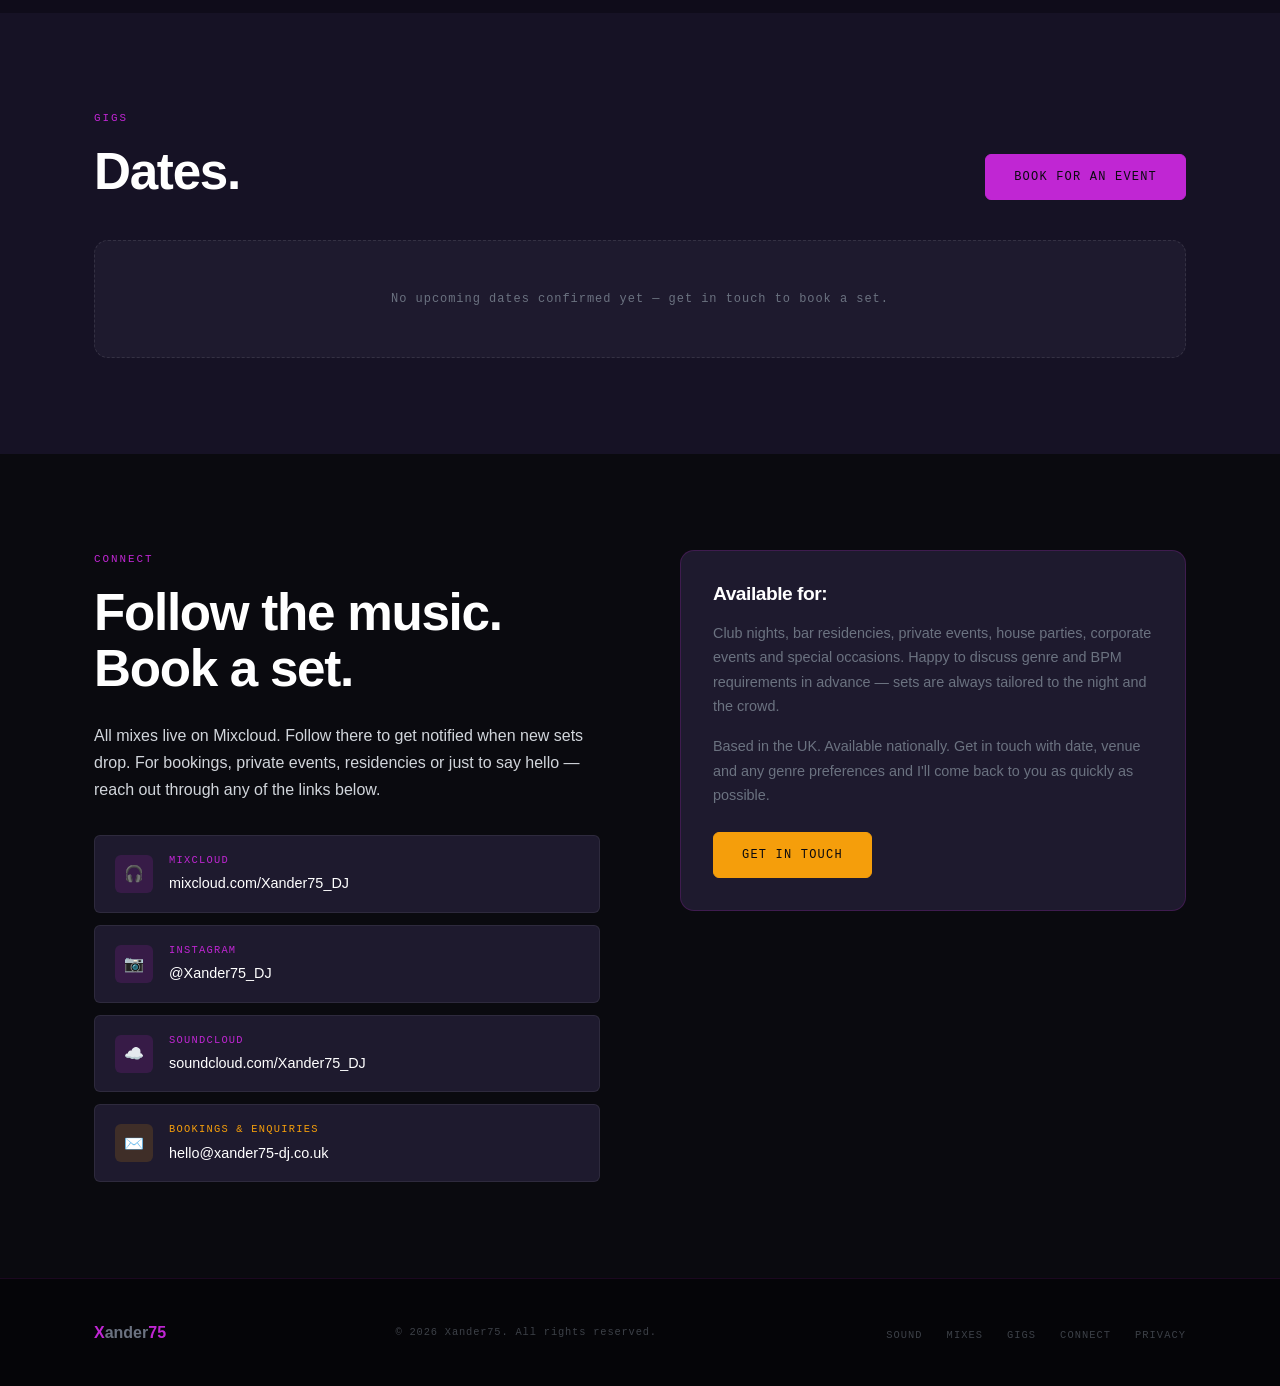
==== commit b39d89ec: "Update index.html Signed-off-by: Darren Harris <31772018+darrenkharris@users.noreply.github.com>" ====
--- a/index.html
+++ b/index.html
@@ -299,10 +299,10 @@
         </article>
 
         <!-- 2026-05-24 -->
-        <article class="mix-card reveal" aria-labelledby="mix2-title">
+        <article class="mix-card amber-mix reveal" aria-labelledby="mix2-title">
           <div class="mix-card-header">
             <span class="mix-number mono">MX-002</span>
-            <span class="mix-genre-badge">House</span>
+            <span class="mix-genre-badge amber">House</span>
           </div>
           <div class="mix-card-body">
             <h3 id="mix2-title">
@@ -322,7 +322,7 @@
 Expect huge flips, unexpected transitions, and hands-in-the-air moments from:
 Chris Lorenzo, Cloonee, Sam Divine, CID, Joshwa, DJ Chus, John Summit, plus exclusive edits and mashups designed for maximum dancefloor energy.
             </p>
-            <a href="https://www.mixcloud.com/xander75_dj/20260524-bank-holiday-sessions/" target="_blank" rel="noopener" class="mix-link">
+            <a href="https://www.mixcloud.com/xander75_dj/20260524-bank-holiday-sessions/" target="_blank" rel="noopener" class="mix-link amber">
               Listen on Mixcloud ↗
             </a>
           </div>
